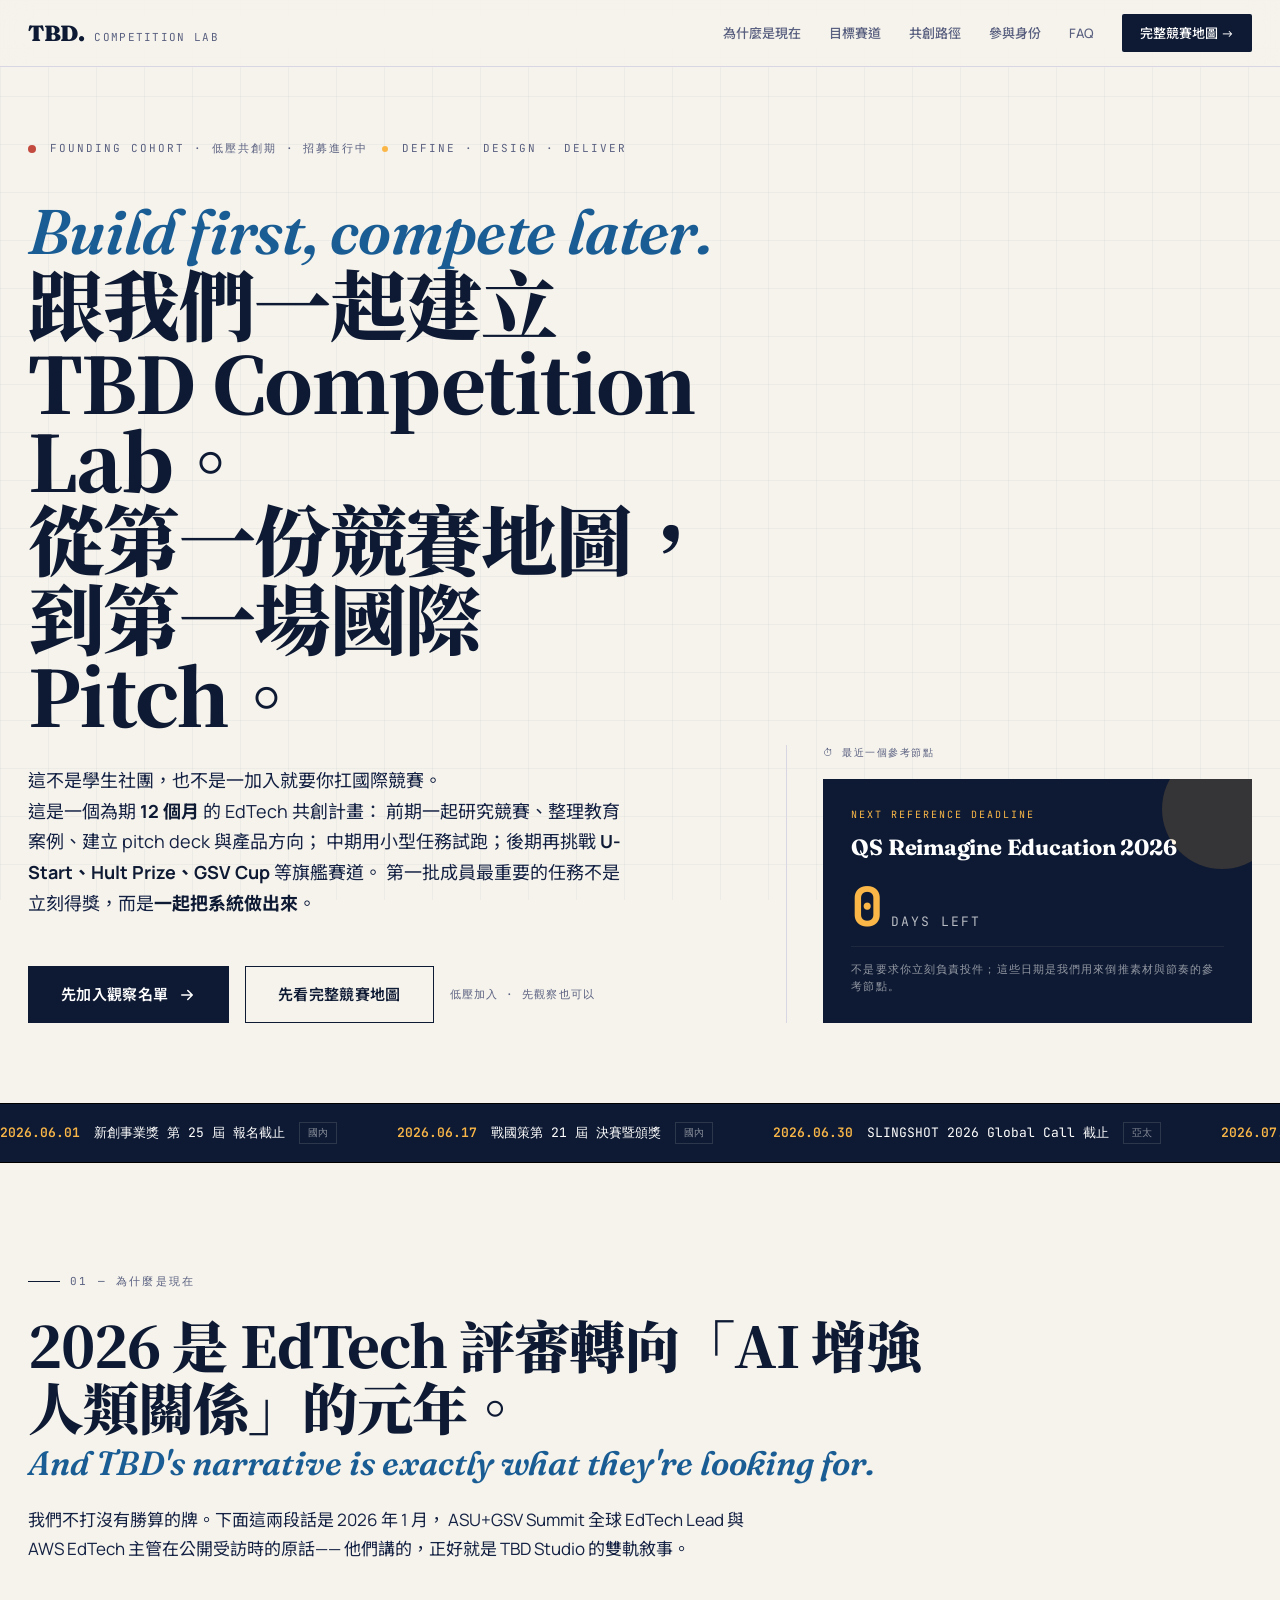
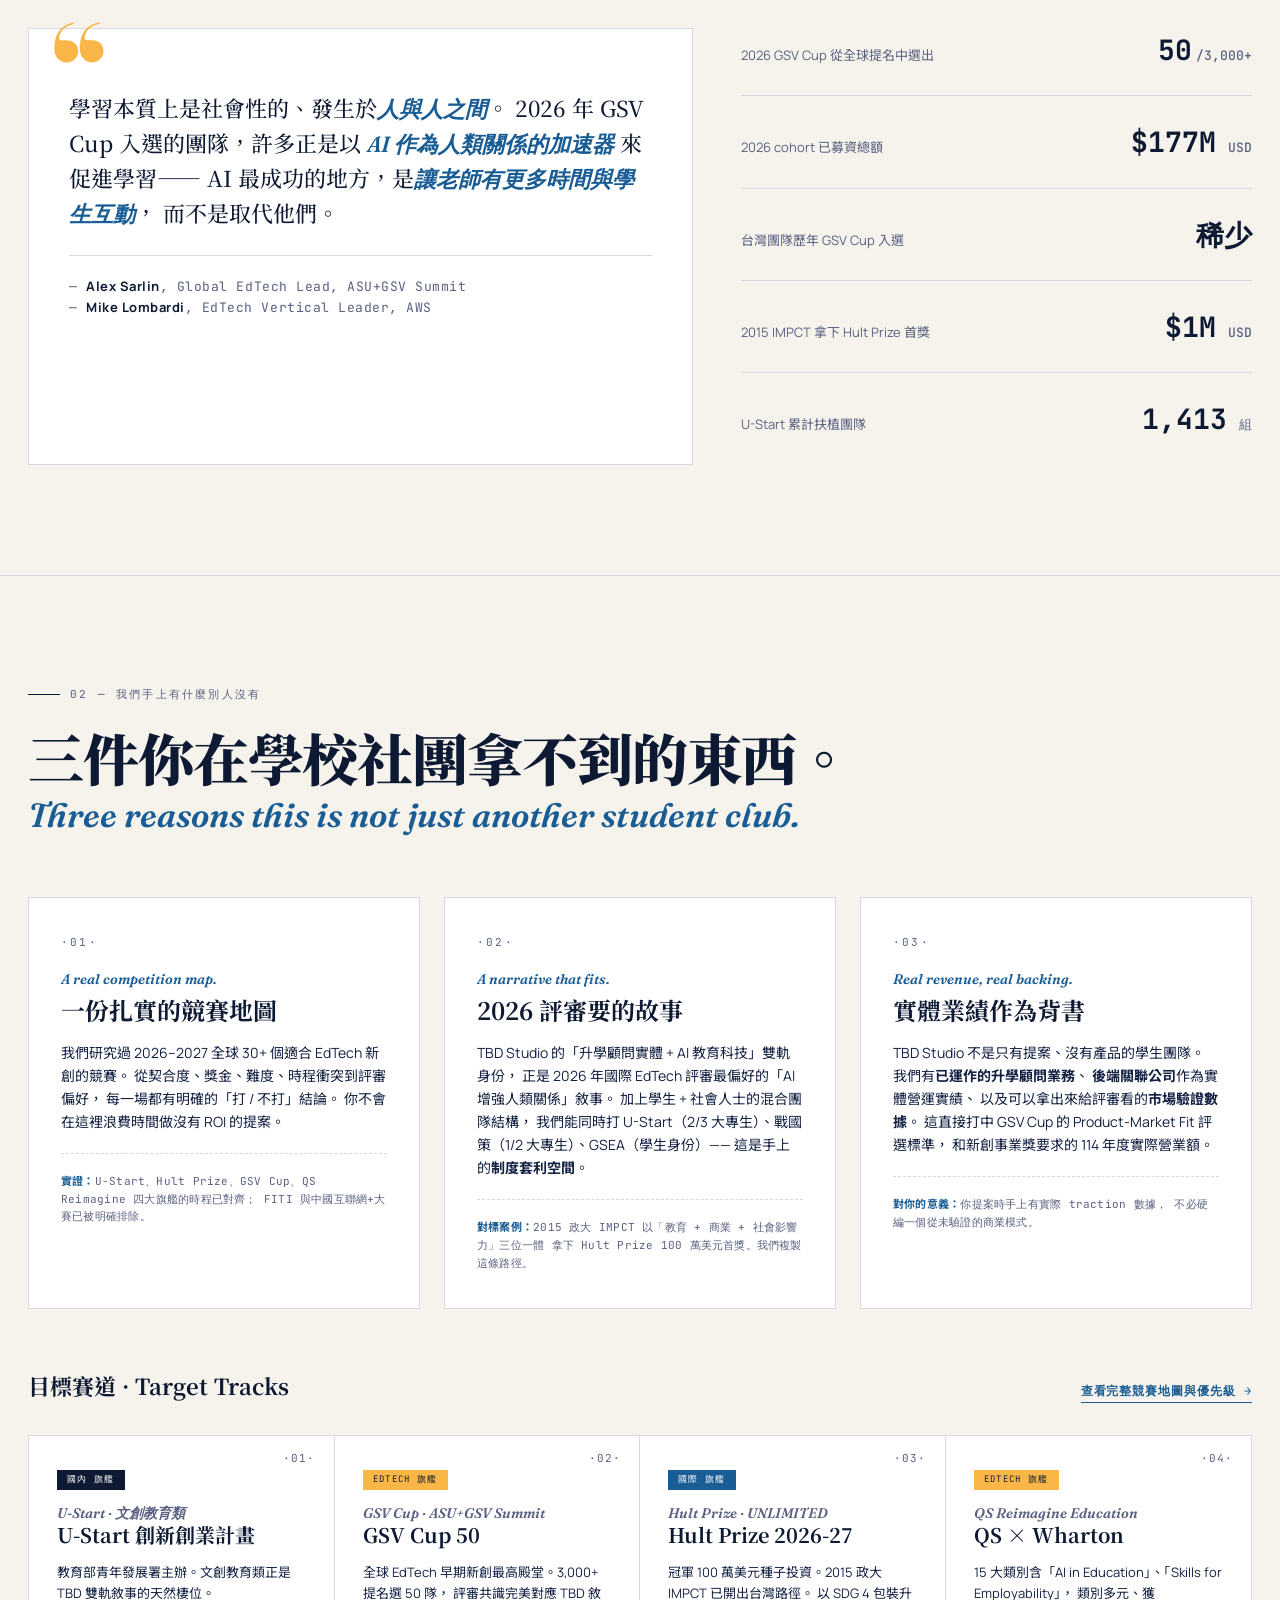
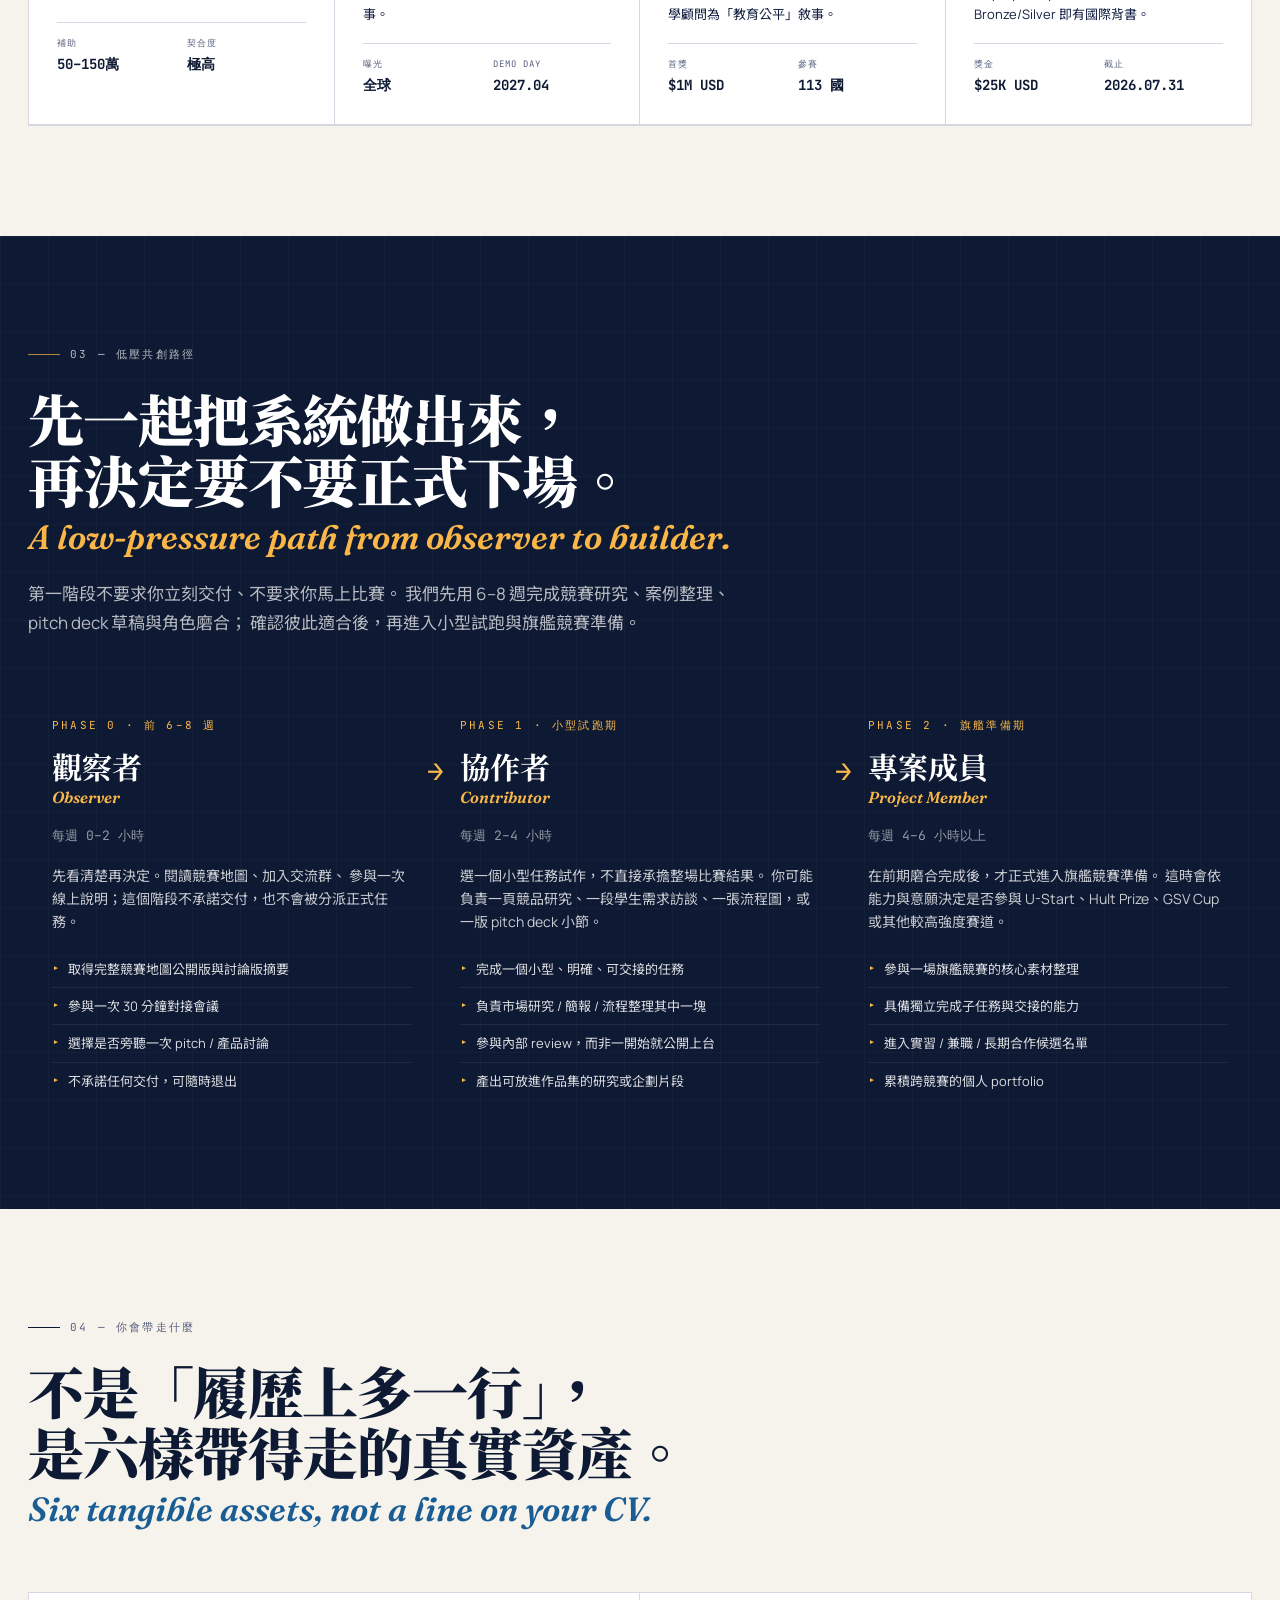
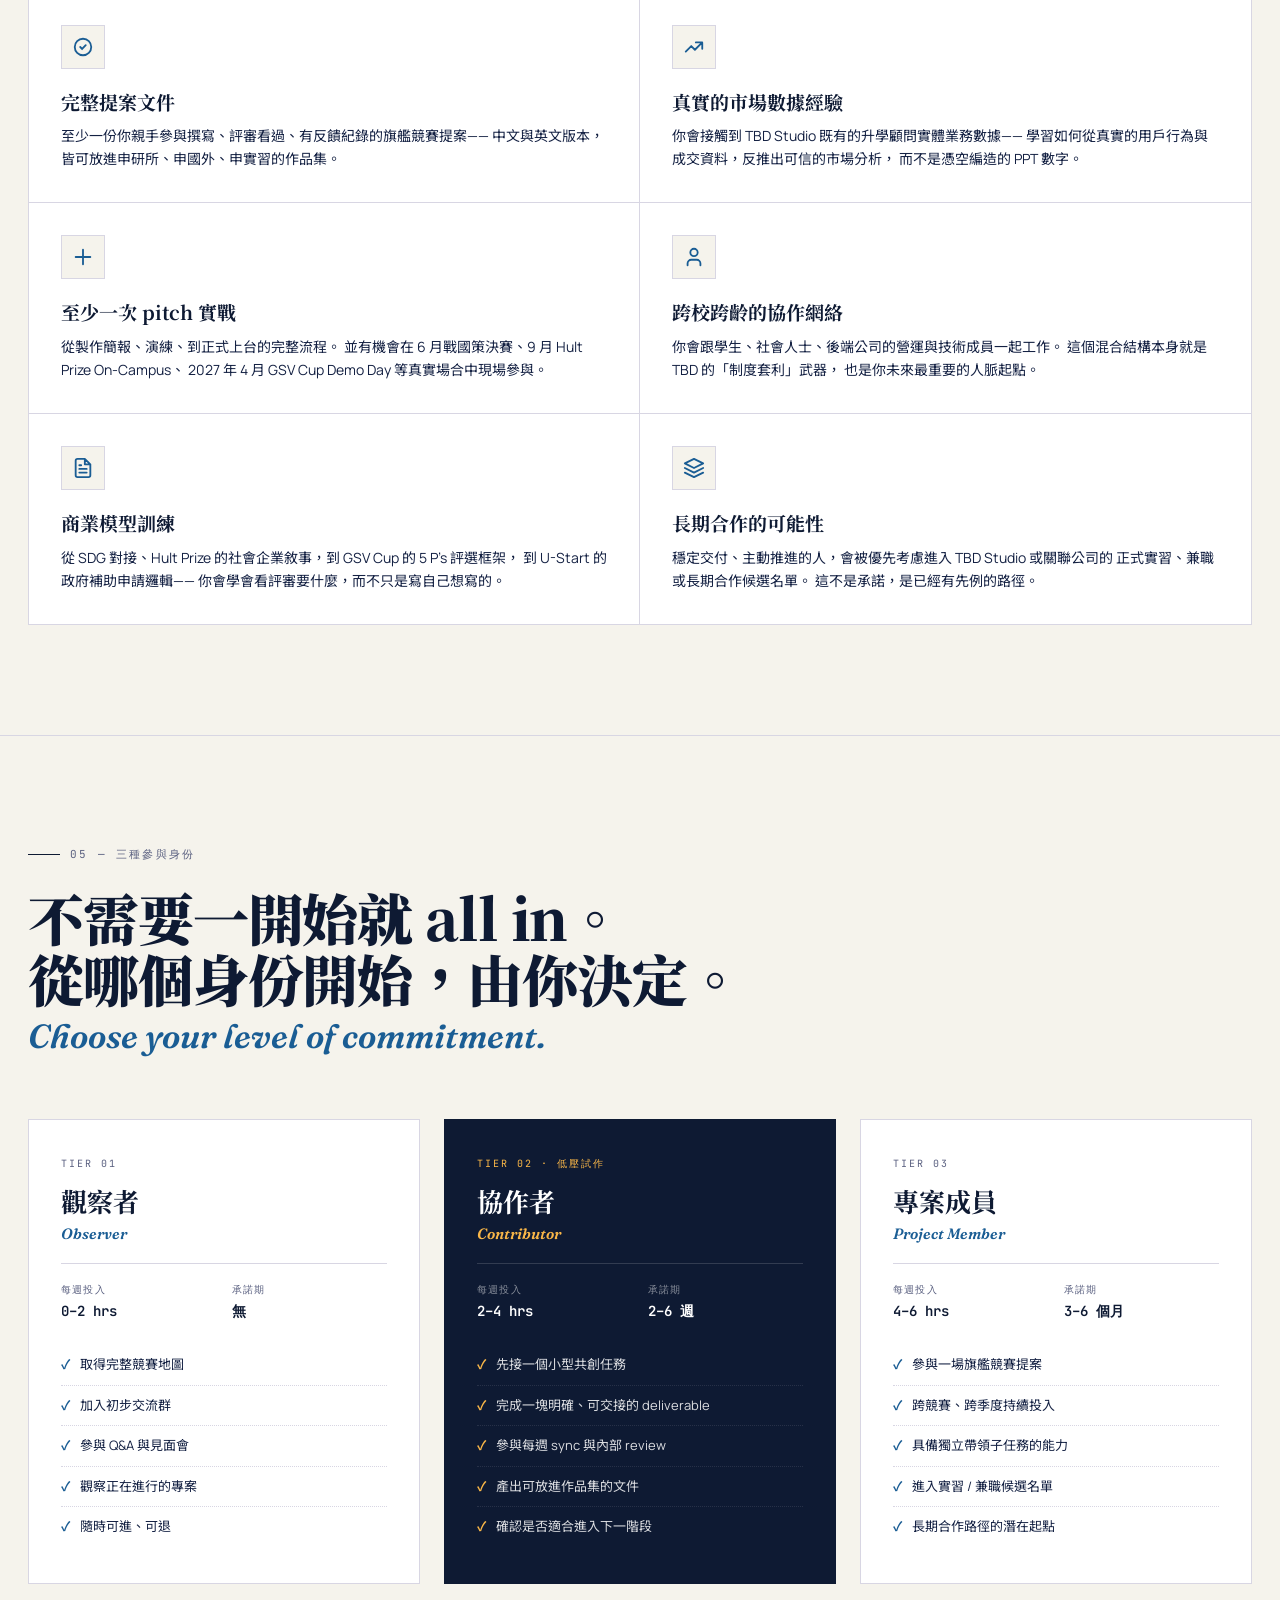
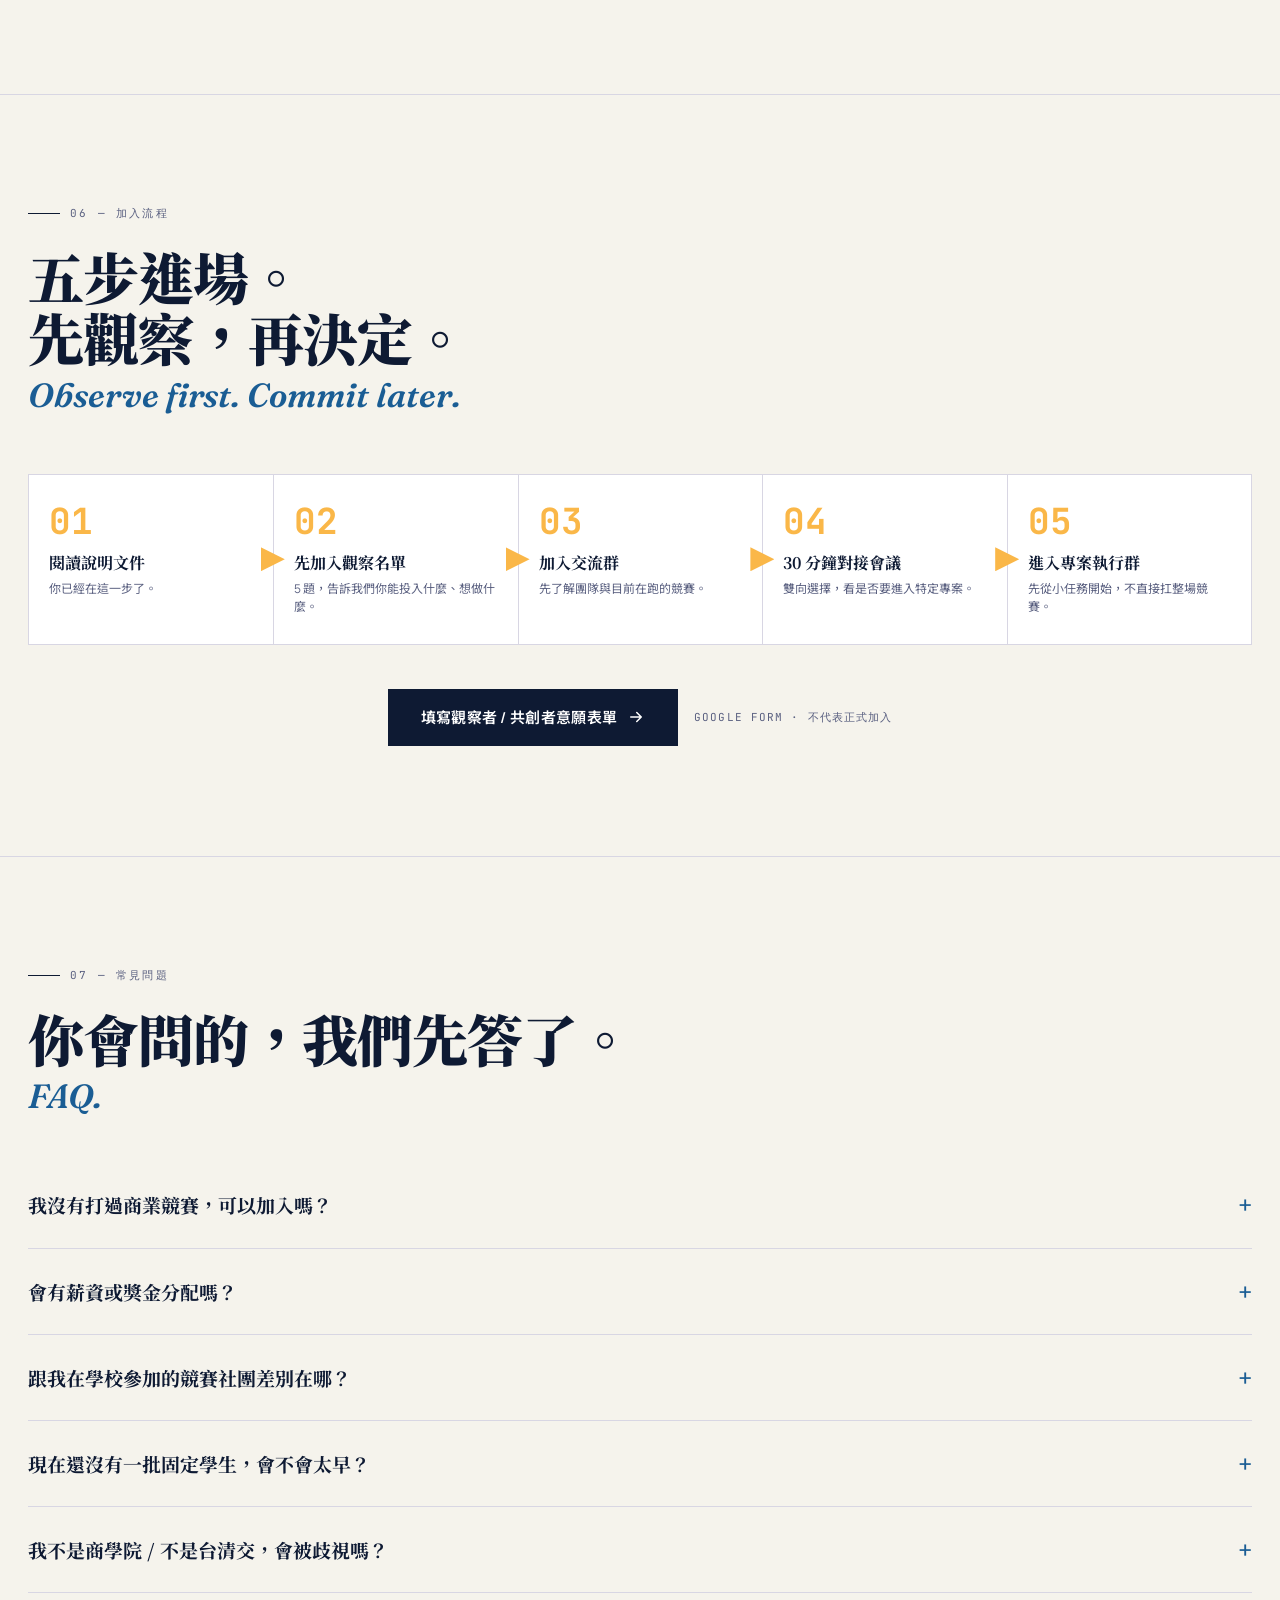
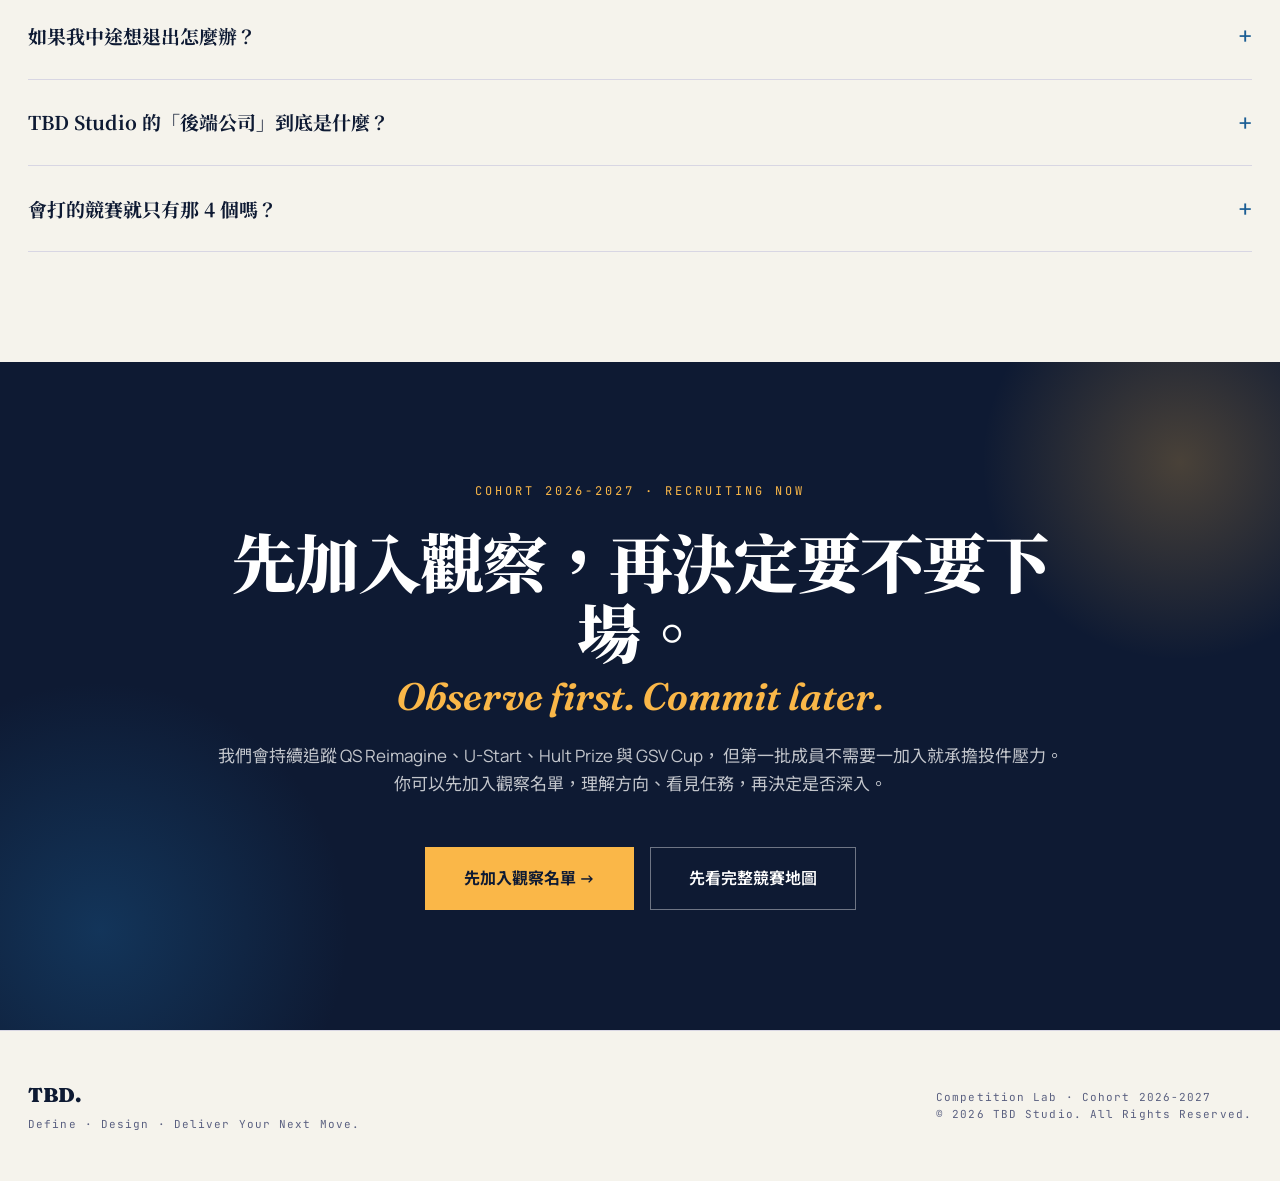
==== index.html @ e9b1ea70 "Launch TBD Competition Lab v1.0" ====
<!DOCTYPE html>
<html lang="zh-TW">
<head>
<meta charset="UTF-8">
<meta name="viewport" content="width=device-width, initial-scale=1.0">
<title>TBD Studio｜Competition Lab 共創籌備計畫 — Define, Design, Deliver</title>
<link rel="preconnect" href="https://fonts.googleapis.com">
<link rel="preconnect" href="https://fonts.gstatic.com" crossorigin>
<link href="https://fonts.googleapis.com/css2?family=Fraunces:opsz,wght@9..144,400;9..144,500;9..144,600;9..144,700;9..144,900&family=Manrope:wght@300;400;500;600;700;800&family=JetBrains+Mono:wght@400;500;600;700&family=Noto+Serif+TC:wght@500;700;900&family=Noto+Sans+TC:wght@300;400;500;700&display=swap" rel="stylesheet">
<style>
:root{
  --ink:#0E1A33;
  --ink-soft:#142143;
  --mid:#5A6080;
  --line:#D8D6E3;
  --bg:#F5F3EC;       /* warm paper */
  --bg-card:#FFFFFF;
  --accent:#1A5D94;
  --accent-deep:#0F3F66;
  --yellow:#FAB748;
  --yellow-deep:#E69A1E;
  --red:#C24A3F;
  --green:#3F7A5A;
  --serif-en:'Fraunces',serif;
  --serif-tc:'Noto Serif TC',serif;
  --sans:'Manrope','Noto Sans TC',sans-serif;
  --mono:'JetBrains Mono',monospace;
}
*{margin:0;padding:0;box-sizing:border-box}
html{scroll-behavior:smooth}
body{
  font-family:var(--sans);
  background:var(--bg);
  color:var(--ink);
  line-height:1.55;
  -webkit-font-smoothing:antialiased;
  overflow-x:hidden;
}
a{color:inherit;text-decoration:none}
img{max-width:100%;display:block}

/* ============ GRID PAPER BG ============ */
.paper-grid{
  position:fixed;inset:0;z-index:0;pointer-events:none;
  background-image:
    linear-gradient(rgba(20,33,67,.035) 1px,transparent 1px),
    linear-gradient(90deg,rgba(20,33,67,.035) 1px,transparent 1px);
  background-size:48px 48px;
}

/* ============ NAV ============ */
.nav{
  position:fixed;top:0;left:0;right:0;z-index:100;
  background:rgba(245,243,236,.85);
  backdrop-filter:blur(14px) saturate(140%);
  border-bottom:1px solid var(--line);
}
.nav-inner{
  max-width:1320px;margin:0 auto;padding:14px 28px;
  display:flex;align-items:center;justify-content:space-between;
}
.brand{display:flex;align-items:baseline;gap:10px}
.brand-mark{
  font-family:var(--serif-en);font-weight:900;font-size:22px;
  color:var(--ink);letter-spacing:-.02em;
}
.brand-sub{
  font-family:var(--mono);font-size:11px;
  color:var(--mid);text-transform:uppercase;letter-spacing:.12em;
}
.nav-links{display:flex;gap:28px;align-items:center}
.nav-links a{
  font-size:13px;color:var(--mid);
  transition:color .2s;font-weight:500;
}
.nav-links a:hover{color:var(--ink)}
.nav-cta{
  background:var(--ink);color:#fff !important;
  padding:9px 18px;border-radius:2px;
  font-size:13px;font-weight:600;
  display:inline-flex;align-items:center;gap:6px;
}
.nav-cta:hover{background:var(--accent) !important;color:#fff !important}
@media (max-width:860px){
  .nav-links a:not(.nav-cta){display:none}
  .nav-inner{padding:12px 18px}
}

/* ============ HERO ============ */
.hero{
  position:relative;z-index:1;
  padding:140px 28px 80px;max-width:1320px;margin:0 auto;
}
.hero-meta{
  display:flex;align-items:center;gap:14px;margin-bottom:36px;
  font-family:var(--mono);font-size:11px;
  color:var(--mid);text-transform:uppercase;letter-spacing:.18em;
}
.hero-meta .dot{width:6px;height:6px;background:var(--yellow);border-radius:50%}
.hero-meta .pulse{
  width:8px;height:8px;background:var(--red);border-radius:50%;
  animation:pulse 1.8s ease-in-out infinite;
}
@keyframes pulse{
  0%,100%{opacity:1;transform:scale(1)}
  50%{opacity:.35;transform:scale(1.4)}
}
.hero-grid{
  display:grid;grid-template-columns:1.5fr 1fr;gap:60px;align-items:end;
}
@media (max-width:980px){
  .hero-grid{grid-template-columns:1fr;gap:40px}
  .hero{padding:120px 22px 60px}
}
.hero-title{
  font-family:var(--serif-tc);font-weight:900;
  font-size:clamp(38px,6vw,82px);
  line-height:1.02;letter-spacing:-.02em;
  color:var(--ink);
}
.hero-title .en{
  font-family:var(--serif-en);font-style:italic;
  font-weight:600;color:var(--accent);
  display:block;font-size:.82em;margin-top:6px;
  letter-spacing:-.01em;
}
.hero-title .strike{
  position:relative;display:inline-block;
  color:var(--mid);
}
.hero-title .strike::after{
  content:"";position:absolute;left:-4px;right:-4px;top:52%;
  height:3px;background:var(--red);
  transform:rotate(-3deg);
}
.hero-sub{
  margin-top:32px;max-width:600px;
  font-size:18px;line-height:1.7;color:var(--ink-soft);
  font-weight:400;
}
.hero-sub strong{color:var(--ink);font-weight:700}

.hero-side{
  border-left:1px solid var(--line);padding-left:36px;
}
@media (max-width:980px){
  .hero-side{border-left:none;border-top:1px solid var(--line);padding:30px 0 0}
}
.hero-stamp{
  font-family:var(--mono);font-size:10px;
  color:var(--mid);text-transform:uppercase;letter-spacing:.15em;
  margin-bottom:18px;
}
.countdown-card{
  background:var(--ink);color:#fff;
  padding:28px;position:relative;overflow:hidden;
}
.countdown-card::before{
  content:"";position:absolute;top:-30px;right:-30px;
  width:120px;height:120px;border-radius:50%;
  background:var(--yellow);opacity:.16;
}
.countdown-label{
  font-family:var(--mono);font-size:10px;
  color:var(--yellow);text-transform:uppercase;letter-spacing:.2em;
  margin-bottom:8px;
}
.countdown-comp{
  font-family:var(--serif-en);font-weight:700;font-size:22px;
  margin-bottom:16px;letter-spacing:-.01em;
}
.countdown-time{
  display:flex;align-items:baseline;gap:8px;margin-bottom:12px;
}
.countdown-num{
  font-family:var(--mono);font-weight:700;font-size:54px;
  color:var(--yellow);line-height:1;
}
.countdown-unit{
  font-family:var(--mono);font-size:13px;color:#fff;opacity:.7;
  text-transform:uppercase;letter-spacing:.15em;
}
.countdown-next{
  font-size:11px;color:#fff;opacity:.55;
  font-family:var(--mono);text-transform:uppercase;letter-spacing:.1em;
  padding-top:14px;border-top:1px solid rgba(255,255,255,.12);
}

.hero-ctas{
  margin-top:48px;display:flex;flex-wrap:wrap;gap:16px;align-items:center;
}
.btn-primary{
  background:var(--ink);color:#fff;
  padding:16px 32px;font-size:15px;font-weight:600;
  display:inline-flex;align-items:center;gap:10px;
  border:1px solid var(--ink);transition:all .25s;
  letter-spacing:.02em;
}
.btn-primary:hover{
  background:var(--yellow);color:var(--ink);border-color:var(--yellow);
  transform:translate(-2px,-2px);
  box-shadow:4px 4px 0 var(--ink);
}
.btn-secondary{
  background:transparent;color:var(--ink);
  padding:16px 32px;font-size:15px;font-weight:600;
  display:inline-flex;align-items:center;gap:10px;
  border:1px solid var(--ink);transition:all .25s;
  letter-spacing:.02em;
}
.btn-secondary:hover{
  background:var(--ink);color:#fff;
  transform:translate(-2px,-2px);
  box-shadow:4px 4px 0 var(--accent);
}
.btn-meta{
  font-family:var(--mono);font-size:11px;color:var(--mid);
  letter-spacing:.1em;text-transform:uppercase;
}

/* ============ TIMELINE TICKER ============ */
.ticker{
  position:relative;z-index:2;
  background:var(--ink);color:#fff;
  border-top:1px solid #000;border-bottom:1px solid #000;
  padding:18px 0;overflow:hidden;
}
.ticker-track{
  display:flex;gap:60px;animation:tickerScroll 60s linear infinite;
  white-space:nowrap;
}
@keyframes tickerScroll{
  0%{transform:translateX(0)}
  100%{transform:translateX(-50%)}
}
.ticker-item{
  display:inline-flex;align-items:center;gap:14px;
  font-family:var(--mono);font-size:13px;
}
.ticker-item .when{color:var(--yellow);font-weight:600}
.ticker-item .what{color:#fff}
.ticker-item .tag{
  font-size:10px;color:#fff;opacity:.5;
  padding:2px 8px;border:1px solid rgba(255,255,255,.25);
}

/* ============ SECTION FRAMING ============ */
.section{
  position:relative;z-index:1;
  padding:110px 28px;max-width:1320px;margin:0 auto;
}
@media (max-width:860px){.section{padding:80px 22px}}
.section-tag{
  font-family:var(--mono);font-size:11px;color:var(--mid);
  text-transform:uppercase;letter-spacing:.2em;
  display:flex;align-items:center;gap:10px;margin-bottom:24px;
}
.section-tag::before{
  content:"";width:32px;height:1px;background:var(--ink);
}
.section-title{
  font-family:var(--serif-tc);font-weight:900;
  font-size:clamp(32px,4.5vw,56px);
  line-height:1.1;letter-spacing:-.02em;color:var(--ink);
  max-width:900px;
}
.section-title .en{
  font-family:var(--serif-en);font-style:italic;
  font-weight:600;font-size:.6em;
  color:var(--accent);display:block;margin-top:8px;
  letter-spacing:0;
}
.section-lead{
  margin-top:24px;max-width:740px;
  font-size:17px;line-height:1.7;color:var(--ink-soft);
}

/* ============ WHY NOW ============ */
.why-now{
  margin-top:64px;
  display:grid;grid-template-columns:1.3fr 1fr;gap:48px;
}
@media (max-width:860px){.why-now{grid-template-columns:1fr;gap:32px}}
.quote-card{
  background:var(--bg-card);border:1px solid var(--line);
  padding:44px 40px;position:relative;
}
.quote-card::before{
  content:"\201C";position:absolute;top:-10px;left:24px;
  font-family:var(--serif-en);font-size:120px;color:var(--yellow);
  line-height:1;font-weight:900;
}
.quote-text{
  font-family:var(--serif-tc);font-size:22px;line-height:1.55;
  color:var(--ink);font-weight:500;
  position:relative;margin-top:18px;
}
.quote-text em{
  font-family:var(--serif-en);font-style:italic;
  color:var(--accent);font-weight:600;
}
.quote-attr{
  margin-top:24px;padding-top:20px;border-top:1px solid var(--line);
  font-size:13px;color:var(--mid);
  font-family:var(--mono);letter-spacing:.04em;
}
.quote-attr strong{color:var(--ink);font-weight:700;font-family:var(--sans)}

.stat-list{display:flex;flex-direction:column;gap:0}
.stat-row{
  padding:24px 0;border-bottom:1px solid var(--line);
  display:flex;justify-content:space-between;align-items:baseline;gap:20px;
}
.stat-row:first-child{padding-top:0}
.stat-row:last-child{border-bottom:none}
.stat-label{font-size:13px;color:var(--mid);max-width:60%;line-height:1.4}
.stat-value{
  font-family:var(--mono);font-weight:700;font-size:28px;
  color:var(--ink);white-space:nowrap;
}
.stat-value .unit{font-size:13px;color:var(--mid);margin-left:4px;font-weight:500}

/* ============ DIFFERENTIATORS / 3 ARMS ============ */
.arms{
  margin-top:64px;
  display:grid;grid-template-columns:repeat(3,1fr);gap:24px;
}
@media (max-width:860px){.arms{grid-template-columns:1fr}}
.arm{
  background:var(--bg-card);border:1px solid var(--line);
  padding:36px 32px;position:relative;
  transition:all .3s;
}
.arm:hover{
  transform:translate(-4px,-4px);
  box-shadow:8px 8px 0 var(--ink);
  border-color:var(--ink);
}
.arm-num{
  font-family:var(--mono);font-size:11px;
  color:var(--mid);letter-spacing:.2em;margin-bottom:18px;
}
.arm-title{
  font-family:var(--serif-tc);font-weight:700;font-size:24px;
  line-height:1.3;color:var(--ink);margin-bottom:16px;
}
.arm-title .en{
  font-family:var(--serif-en);font-style:italic;font-weight:600;
  font-size:14px;color:var(--accent);display:block;margin-bottom:6px;
  letter-spacing:0;
}
.arm-desc{font-size:14px;line-height:1.65;color:var(--ink-soft)}
.arm-evidence{
  margin-top:20px;padding-top:18px;border-top:1px dashed var(--line);
  font-family:var(--mono);font-size:11px;color:var(--mid);
  line-height:1.6;letter-spacing:.02em;
}
.arm-evidence strong{color:var(--accent);font-family:var(--sans);font-weight:700}

/* ============ FLAGSHIP COMPETITIONS ============ */
.flagships{margin-top:60px}
.flagships-head{
  display:flex;justify-content:space-between;align-items:flex-end;
  margin-bottom:32px;gap:24px;flex-wrap:wrap;
}
.flagships-head h3{
  font-family:var(--serif-tc);font-weight:700;font-size:22px;
  color:var(--ink);
}
.flagships-head a{
  font-family:var(--mono);font-size:12px;color:var(--accent);
  font-weight:600;letter-spacing:.08em;text-transform:uppercase;
  display:inline-flex;align-items:center;gap:6px;
  border-bottom:1px solid var(--accent);padding-bottom:2px;
}
.flagships-head a:hover{color:var(--ink);border-color:var(--ink)}

.flagship-grid{
  display:grid;grid-template-columns:repeat(4,1fr);gap:0;
  border:1px solid var(--line);
}
@media (max-width:980px){.flagship-grid{grid-template-columns:repeat(2,1fr)}}
@media (max-width:560px){.flagship-grid{grid-template-columns:1fr}}
.flag{
  padding:28px;border-right:1px solid var(--line);
  border-bottom:1px solid var(--line);
  background:var(--bg-card);
  position:relative;transition:background .25s;
}
.flag:hover{background:#FAF8F1}
.flag:last-child{border-right:none}
@media (max-width:980px){
  .flag:nth-child(2n){border-right:none}
  .flag:nth-child(odd){border-right:1px solid var(--line)}
}
@media (max-width:560px){
  .flag{border-right:none !important}
}
.flag-rank{
  position:absolute;top:14px;right:18px;
  font-family:var(--mono);font-size:11px;color:var(--mid);
  letter-spacing:.1em;
}
.flag-region{
  display:inline-block;padding:3px 10px;
  background:var(--ink);color:#fff;
  font-family:var(--mono);font-size:9px;letter-spacing:.15em;
  text-transform:uppercase;margin-bottom:14px;
}
.flag-region.intl{background:var(--accent)}
.flag-region.edtech{background:var(--yellow);color:var(--ink)}
.flag-name{
  font-family:var(--serif-tc);font-weight:700;font-size:20px;
  line-height:1.3;color:var(--ink);margin-bottom:6px;
}
.flag-name .en{
  font-family:var(--serif-en);font-weight:600;font-size:14px;
  color:var(--mid);display:block;letter-spacing:0;font-style:italic;
}
.flag-body{
  margin-top:14px;font-size:13px;line-height:1.6;color:var(--ink-soft);
}
.flag-stats{
  margin-top:18px;padding-top:14px;border-top:1px solid var(--line);
  display:flex;justify-content:space-between;gap:12px;
}
.flag-stat{flex:1}
.flag-stat-label{
  font-family:var(--mono);font-size:9px;color:var(--mid);
  letter-spacing:.12em;text-transform:uppercase;margin-bottom:3px;
}
.flag-stat-value{
  font-family:var(--mono);font-weight:700;font-size:14px;color:var(--ink);
}

/* ============ 12 MONTH PATH ============ */
.path-section{background:var(--ink);position:relative;overflow:hidden}
.path-section::before{
  content:"";position:absolute;inset:0;z-index:0;
  background-image:
    linear-gradient(rgba(255,255,255,.025) 1px,transparent 1px),
    linear-gradient(90deg,rgba(255,255,255,.025) 1px,transparent 1px);
  background-size:48px 48px;
}
.path-inner{
  position:relative;z-index:1;
  padding:110px 28px;max-width:1320px;margin:0 auto;color:#fff;
}
@media (max-width:860px){.path-inner{padding:80px 22px}}
.path-inner .section-tag{color:#fff;opacity:.7}
.path-inner .section-tag::before{background:var(--yellow)}
.path-inner .section-title{color:#fff}
.path-inner .section-title .en{color:var(--yellow)}
.path-inner .section-lead{color:rgba(255,255,255,.7)}

.path-track{
  margin-top:80px;position:relative;
  display:grid;grid-template-columns:repeat(3,1fr);gap:0;
}
@media (max-width:860px){
  .path-track{grid-template-columns:1fr;gap:32px}
}
.path-step{
  padding:0 24px;position:relative;
}
.path-step:not(:last-child)::after{
  content:"→";position:absolute;right:-8px;top:32px;
  font-family:var(--mono);font-size:28px;color:var(--yellow);
  font-weight:400;
}
@media (max-width:860px){.path-step:not(:last-child)::after{display:none}}
.path-step-month{
  font-family:var(--mono);font-size:11px;color:var(--yellow);
  letter-spacing:.2em;text-transform:uppercase;margin-bottom:14px;
}
.path-step-role{
  font-family:var(--serif-tc);font-weight:700;font-size:30px;
  color:#fff;margin-bottom:6px;line-height:1.2;
}
.path-step-role .en{
  font-family:var(--serif-en);font-weight:600;font-style:italic;
  font-size:16px;color:var(--yellow);display:block;margin-top:4px;
  letter-spacing:0;
}
.path-step-time{
  margin-top:18px;font-family:var(--mono);font-size:13px;
  color:rgba(255,255,255,.55);
}
.path-step-desc{
  margin-top:18px;font-size:14px;line-height:1.65;
  color:rgba(255,255,255,.78);
}
.path-step-list{
  margin-top:18px;list-style:none;
}
.path-step-list li{
  padding:8px 0;border-bottom:1px solid rgba(255,255,255,.08);
  font-size:13px;color:rgba(255,255,255,.85);
  display:flex;align-items:flex-start;gap:8px;
}
.path-step-list li:last-child{border-bottom:none}
.path-step-list li::before{
  content:"▸";color:var(--yellow);font-family:var(--mono);
  flex-shrink:0;
}

/* ============ TAKEAWAY ============ */
.takeaway-grid{
  margin-top:64px;
  display:grid;grid-template-columns:repeat(2,1fr);gap:0;
  border:1px solid var(--line);
}
@media (max-width:860px){.takeaway-grid{grid-template-columns:1fr}}
.takeaway{
  padding:32px;border-right:1px solid var(--line);
  border-bottom:1px solid var(--line);background:var(--bg-card);
}
.takeaway:nth-child(2n){border-right:none}
.takeaway:nth-last-child(-n+2){border-bottom:none}
@media (max-width:860px){
  .takeaway{border-right:none}
  .takeaway:nth-last-child(-n+2){border-bottom:1px solid var(--line)}
  .takeaway:last-child{border-bottom:none}
}
.takeaway-icon{
  width:44px;height:44px;background:var(--bg);
  display:flex;align-items:center;justify-content:center;
  margin-bottom:18px;border:1px solid var(--line);
}
.takeaway-icon svg{width:22px;height:22px}
.takeaway-title{
  font-family:var(--serif-tc);font-weight:700;font-size:19px;
  color:var(--ink);margin-bottom:8px;
}
.takeaway-desc{font-size:14px;line-height:1.65;color:var(--ink-soft)}

/* ============ ROLES ============ */
.roles{
  margin-top:64px;
  display:grid;grid-template-columns:repeat(3,1fr);gap:24px;
}
@media (max-width:860px){.roles{grid-template-columns:1fr}}
.role{
  border:1px solid var(--line);background:var(--bg-card);
  padding:36px 32px;position:relative;
}
.role.featured{
  background:var(--ink);color:#fff;border-color:var(--ink);
}
.role.featured .role-tag{color:var(--yellow)}
.role.featured .role-name{color:#fff}
.role.featured .role-meta{border-color:rgba(255,255,255,.15)}
.role.featured .role-meta-label{color:rgba(255,255,255,.5)}
.role.featured .role-meta-value{color:#fff}
.role.featured .role-list li{color:rgba(255,255,255,.85);border-color:rgba(255,255,255,.1)}
.role.featured .role-list li::before{color:var(--yellow)}

.role-tag{
  font-family:var(--mono);font-size:10px;color:var(--mid);
  letter-spacing:.2em;text-transform:uppercase;margin-bottom:10px;
}
.role-name{
  font-family:var(--serif-tc);font-weight:700;font-size:26px;
  color:var(--ink);margin-bottom:6px;
}
.role-name .en{
  font-family:var(--serif-en);font-style:italic;font-weight:600;
  font-size:15px;color:var(--accent);display:block;letter-spacing:0;
}
.role.featured .role-name .en{color:var(--yellow)}
.role-meta{
  margin-top:18px;padding-top:18px;border-top:1px solid var(--line);
  display:flex;justify-content:space-between;gap:16px;
}
.role-meta-item{flex:1}
.role-meta-label{
  font-family:var(--mono);font-size:10px;color:var(--mid);
  letter-spacing:.12em;text-transform:uppercase;margin-bottom:4px;
}
.role-meta-value{font-size:14px;font-weight:600;color:var(--ink);font-family:var(--mono)}
.role-list{
  margin-top:22px;list-style:none;
}
.role-list li{
  padding:10px 0;font-size:13px;color:var(--ink-soft);
  border-bottom:1px dotted var(--line);
  display:flex;align-items:flex-start;gap:10px;line-height:1.5;
}
.role-list li:last-child{border-bottom:none}
.role-list li::before{
  content:"✓";color:var(--accent);font-weight:700;flex-shrink:0;
}

/* ============ APPLY FLOW ============ */
.flow{
  margin-top:60px;
  display:grid;grid-template-columns:repeat(5,1fr);gap:0;
}
@media (max-width:980px){.flow{grid-template-columns:repeat(2,1fr);gap:1px;background:var(--line)}}
@media (max-width:560px){.flow{grid-template-columns:1fr}}
.flow-step{
  padding:28px 20px;background:var(--bg-card);
  border:1px solid var(--line);border-right:none;
  position:relative;
}
.flow-step:last-child{border-right:1px solid var(--line)}
@media (max-width:980px){
  .flow-step{border:none}
}
.flow-step::after{
  content:"";position:absolute;right:-12px;top:50%;
  transform:translateY(-50%);
  width:24px;height:24px;background:var(--yellow);
  clip-path:polygon(0 0,100% 50%,0 100%);
  z-index:2;
}
.flow-step:last-child::after{display:none}
@media (max-width:980px){.flow-step::after{display:none}}
.flow-num{
  font-family:var(--mono);font-weight:700;font-size:36px;
  color:var(--yellow);line-height:1;margin-bottom:14px;
}
.flow-title{
  font-family:var(--serif-tc);font-weight:700;font-size:16px;
  color:var(--ink);margin-bottom:6px;line-height:1.3;
}
.flow-desc{font-size:12px;line-height:1.5;color:var(--mid)}

/* ============ FAQ ============ */
.faq-list{margin-top:48px}
.faq{
  border-bottom:1px solid var(--line);padding:24px 0;
  cursor:pointer;transition:padding .25s;
}
.faq[open]{padding:24px 0 32px}
.faq summary{
  list-style:none;display:flex;justify-content:space-between;align-items:center;
  gap:24px;font-family:var(--serif-tc);font-weight:700;font-size:19px;
  color:var(--ink);
}
.faq summary::-webkit-details-marker{display:none}
.faq summary::after{
  content:"+";font-family:var(--mono);font-size:24px;color:var(--accent);
  font-weight:300;transition:transform .25s;flex-shrink:0;
}
.faq[open] summary::after{content:"−"}
.faq-body{
  margin-top:18px;font-size:15px;line-height:1.7;color:var(--ink-soft);
  max-width:820px;
}
.faq-body strong{color:var(--ink)}

/* ============ FINAL CTA ============ */
.final{
  background:var(--ink);color:#fff;
  padding:120px 28px;position:relative;overflow:hidden;
}
.final::before{
  content:"";position:absolute;top:-100px;right:-100px;
  width:400px;height:400px;border-radius:50%;
  background:radial-gradient(circle,rgba(250,183,72,.25) 0%,transparent 70%);
}
.final::after{
  content:"";position:absolute;bottom:-150px;left:-150px;
  width:500px;height:500px;border-radius:50%;
  background:radial-gradient(circle,rgba(26,93,148,.4) 0%,transparent 70%);
}
.final-inner{
  max-width:900px;margin:0 auto;text-align:center;position:relative;z-index:1;
}
.final-eyebrow{
  font-family:var(--mono);font-size:12px;color:var(--yellow);
  text-transform:uppercase;letter-spacing:.25em;margin-bottom:24px;
}
.final-title{
  font-family:var(--serif-tc);font-weight:900;
  font-size:clamp(36px,5vw,64px);line-height:1.1;
  letter-spacing:-.02em;
}
.final-title .en{
  font-family:var(--serif-en);font-style:italic;font-weight:600;
  font-size:.6em;color:var(--yellow);display:block;margin-top:10px;
  letter-spacing:0;
}
.final-sub{
  margin-top:24px;font-size:17px;line-height:1.7;
  color:rgba(255,255,255,.75);
}
.final-ctas{
  margin-top:48px;display:flex;flex-wrap:wrap;gap:16px;justify-content:center;
}
.btn-yellow{
  background:var(--yellow);color:var(--ink);
  padding:18px 38px;font-size:16px;font-weight:700;
  display:inline-flex;align-items:center;gap:10px;
  border:1px solid var(--yellow);transition:all .25s;
}
.btn-yellow:hover{
  transform:translate(-2px,-2px);
  box-shadow:4px 4px 0 #fff;
}
.btn-outline{
  background:transparent;color:#fff;
  padding:18px 38px;font-size:16px;font-weight:600;
  display:inline-flex;align-items:center;gap:10px;
  border:1px solid rgba(255,255,255,.4);transition:all .25s;
}
.btn-outline:hover{background:rgba(255,255,255,.08);border-color:#fff}

/* ============ FOOTER ============ */
footer{
  background:var(--bg);padding:48px 28px;
  border-top:1px solid var(--line);
  position:relative;z-index:1;
}
.foot-inner{
  max-width:1320px;margin:0 auto;
  display:flex;justify-content:space-between;align-items:center;gap:24px;
  flex-wrap:wrap;
}
.foot-brand{
  font-family:var(--serif-en);font-weight:900;font-size:20px;
  color:var(--ink);
}
.foot-meta{
  font-family:var(--mono);font-size:11px;color:var(--mid);
  letter-spacing:.1em;
}

/* ============ HERO ENTRANCE ANIM ============ */
.fade-up{
  opacity:0;transform:translateY(20px);
  animation:fadeUp .9s cubic-bezier(.2,.7,.2,1) forwards;
}
.delay-1{animation-delay:.08s}
.delay-2{animation-delay:.18s}
.delay-3{animation-delay:.32s}
.delay-4{animation-delay:.48s}
.delay-5{animation-delay:.64s}
@keyframes fadeUp{to{opacity:1;transform:translateY(0)}}

/* ============ DIVIDER ============ */
.divider{
  max-width:1320px;margin:0 auto;
  border-top:1px solid var(--line);
  position:relative;z-index:1;
}
</style>
</head>
<body>

<div class="paper-grid"></div>

<!-- NAV -->
<nav class="nav">
  <div class="nav-inner">
    <div class="brand">
      <span class="brand-mark">TBD.</span>
      <span class="brand-sub">Competition Lab</span>
    </div>
    <div class="nav-links">
      <a href="#why">為什麼是現在</a>
      <a href="#flagships">目標賽道</a>
      <a href="#path">共創路徑</a>
      <a href="#roles">參與身份</a>
      <a href="#faq">FAQ</a>
      <a href="competitions.html" class="nav-cta">完整競賽地圖 →</a>
    </div>
  </div>
</nav>

<!-- HERO -->
<section class="hero">
  <div class="hero-meta fade-up">
    <span class="pulse"></span>
    <span>Founding Cohort · 低壓共創期 · 招募進行中</span>
    <span class="dot"></span>
    <span>Define · Design · Deliver</span>
  </div>

  <div class="hero-grid">
    <div>
      <h1 class="hero-title fade-up delay-1">
        <span class="en">Build first, compete later.</span>
        跟我們一起建立<br>
        TBD Competition Lab。<br>
        從第一份競賽地圖，到第一場國際 Pitch。
      </h1>
      <p class="hero-sub fade-up delay-2">
        這不是<span class="strike">學生社團</span>，也不是一加入就要你扛國際競賽。<br>
        這是一個為期 <strong>12 個月</strong> 的 EdTech 共創計畫：
        前期一起研究競賽、整理教育案例、建立 pitch deck 與產品方向；
        中期用小型任務試跑；後期再挑戰 <strong>U-Start、Hult Prize、GSV Cup</strong> 等旗艦賽道。
        第一批成員最重要的任務不是立刻得獎，而是<strong>一起把系統做出來</strong>。
      </p>

      <div class="hero-ctas fade-up delay-3">
        <a href="https://docs.google.com/forms/d/e/1FAIpQLScfdTZaaTeXPj12r5p8cHxm_WJCHyrR_CUw9lmL5AUd4CcR_A/viewform" target="_blank" rel="noopener" class="btn-primary">
          先加入觀察名單
          <svg width="18" height="18" viewBox="0 0 24 24" fill="none"><path d="M5 12h14m-6-6 6 6-6 6" stroke="currentColor" stroke-width="2" stroke-linecap="round" stroke-linejoin="round"/></svg>
        </a>
        <a href="competitions.html" class="btn-secondary">
          先看完整競賽地圖
        </a>
        <span class="btn-meta">低壓加入 · 先觀察也可以</span>
      </div>
    </div>

    <aside class="hero-side fade-up delay-4">
      <div class="hero-stamp">⏱ 最近一個參考節點</div>
      <div class="countdown-card">
        <div class="countdown-label">Next Reference Deadline</div>
        <div class="countdown-comp">QS Reimagine Education 2026</div>
        <div class="countdown-time">
          <span class="countdown-num" id="cdNum">71</span>
          <span class="countdown-unit">Days Left</span>
        </div>
        <div class="countdown-next">
          不是要求你立刻負責投件；這些日期是我們用來倒推素材與節奏的參考節點。
        </div>
      </div>
    </aside>
  </div>
</section>

<!-- TICKER -->
<div class="ticker">
  <div class="ticker-track">
    <span class="ticker-item"><span class="when">2026.06.01</span><span class="what">新創事業獎 第 25 屆 報名截止</span><span class="tag">國內</span></span>
    <span class="ticker-item"><span class="when">2026.06.17</span><span class="what">戰國策第 21 屆 決賽暨頒獎</span><span class="tag">國內</span></span>
    <span class="ticker-item"><span class="when">2026.06.30</span><span class="what">SLINGSHOT 2026 Global Call 截止</span><span class="tag">亞太</span></span>
    <span class="ticker-item"><span class="when">2026.07.31</span><span class="what">QS Reimagine Education 投件截止</span><span class="tag">EdTech</span></span>
    <span class="ticker-item"><span class="when">2026.08.14</span><span class="what">K-Startup Grand Challenge 國際學生軌</span><span class="tag">亞太</span></span>
    <span class="ticker-item"><span class="when">2026.09–11</span><span class="what">Hult Prize 2026-27 On-Campus 開戰</span><span class="tag">國際</span></span>
    <span class="ticker-item"><span class="when">2027.02</span><span class="what">U-Start 116 年度 文創教育類</span><span class="tag">國內旗艦</span></span>
    <span class="ticker-item"><span class="when">2027.04.12</span><span class="what">ASU+GSV Summit / GSV Cup Demo Day</span><span class="tag">EdTech 旗艦</span></span>
    <!-- duplicate for seamless loop -->
    <span class="ticker-item"><span class="when">2026.06.01</span><span class="what">新創事業獎 第 25 屆 報名截止</span><span class="tag">國內</span></span>
    <span class="ticker-item"><span class="when">2026.06.17</span><span class="what">戰國策第 21 屆 決賽暨頒獎</span><span class="tag">國內</span></span>
    <span class="ticker-item"><span class="when">2026.06.30</span><span class="what">SLINGSHOT 2026 Global Call 截止</span><span class="tag">亞太</span></span>
    <span class="ticker-item"><span class="when">2026.07.31</span><span class="what">QS Reimagine Education 投件截止</span><span class="tag">EdTech</span></span>
    <span class="ticker-item"><span class="when">2026.08.14</span><span class="what">K-Startup Grand Challenge 國際學生軌</span><span class="tag">亞太</span></span>
    <span class="ticker-item"><span class="when">2026.09–11</span><span class="what">Hult Prize 2026-27 On-Campus 開戰</span><span class="tag">國際</span></span>
    <span class="ticker-item"><span class="when">2027.02</span><span class="what">U-Start 116 年度 文創教育類</span><span class="tag">國內旗艦</span></span>
    <span class="ticker-item"><span class="when">2027.04.12</span><span class="what">ASU+GSV Summit / GSV Cup Demo Day</span><span class="tag">EdTech 旗艦</span></span>
  </div>
</div>

<!-- WHY NOW -->
<section id="why" class="section">
  <div class="section-tag">01 — 為什麼是現在</div>
  <h2 class="section-title">
    2026 是 EdTech 評審轉向「AI 增強人類關係」的元年。
    <span class="en">And TBD's narrative is exactly what they're looking for.</span>
  </h2>
  <p class="section-lead">
    我們不打沒有勝算的牌。下面這兩段話是 2026 年 1 月，
    ASU+GSV Summit 全球 EdTech Lead 與 AWS EdTech 主管在公開受訪時的原話——
    他們講的，正好就是 TBD Studio 的雙軌敘事。
  </p>

  <div class="why-now">
    <div class="quote-card">
      <p class="quote-text">
        學習本質上是社會性的、發生於<em>人與人之間</em>。
        2026 年 GSV Cup 入選的團隊，許多正是以 <em>AI 作為人類關係的加速器</em> 來促進學習——
        AI 最成功的地方，是<em>讓老師有更多時間與學生互動</em>，
        而不是取代他們。
      </p>
      <div class="quote-attr">
        — <strong>Alex Sarlin</strong>, Global EdTech Lead, ASU+GSV Summit<br>
        — <strong>Mike Lombardi</strong>, EdTech Vertical Leader, AWS
      </div>
    </div>

    <div class="stat-list">
      <div class="stat-row">
        <span class="stat-label">2026 GSV Cup 從全球提名中選出</span>
        <span class="stat-value">50<span class="unit">/3,000+</span></span>
      </div>
      <div class="stat-row">
        <span class="stat-label">2026 cohort 已募資總額</span>
        <span class="stat-value">$177M<span class="unit"> USD</span></span>
      </div>
      <div class="stat-row">
        <span class="stat-label">台灣團隊歷年 GSV Cup 入選</span>
        <span class="stat-value">稀少</span>
      </div>
      <div class="stat-row">
        <span class="stat-label">2015 IMPCT 拿下 Hult Prize 首獎</span>
        <span class="stat-value">$1M<span class="unit"> USD</span></span>
      </div>
      <div class="stat-row">
        <span class="stat-label">U-Start 累計扶植團隊</span>
        <span class="stat-value">1,413<span class="unit"> 組</span></span>
      </div>
    </div>
  </div>
</section>

<div class="divider"></div>

<!-- 3 ARMS / DIFFERENTIATORS -->
<section class="section">
  <div class="section-tag">02 — 我們手上有什麼別人沒有</div>
  <h2 class="section-title">
    三件你在學校社團拿不到的東西。
    <span class="en">Three reasons this is not just another student club.</span>
  </h2>

  <div class="arms">
    <div class="arm">
      <div class="arm-num">·01·</div>
      <h3 class="arm-title">
        <span class="en">A real competition map.</span>
        一份扎實的競賽地圖
      </h3>
      <p class="arm-desc">
        我們研究過 2026–2027 全球 30+ 個適合 EdTech 新創的競賽。
        從契合度、獎金、難度、時程衝突到評審偏好，
        每一場都有明確的「打 / 不打」結論。
        你不會在這裡浪費時間做沒有 ROI 的提案。
      </p>
      <div class="arm-evidence">
        <strong>實證：</strong>U-Start、Hult Prize、GSV Cup、QS Reimagine 四大旗艦的時程已對齊；
        FITI 與中國互聯網+大賽已被明確排除。
      </div>
    </div>

    <div class="arm">
      <div class="arm-num">·02·</div>
      <h3 class="arm-title">
        <span class="en">A narrative that fits.</span>
        2026 評審要的故事
      </h3>
      <p class="arm-desc">
        TBD Studio 的「升學顧問實體 + AI 教育科技」雙軌身份，
        正是 2026 年國際 EdTech 評審最偏好的「AI 增強人類關係」敘事。
        加上學生 + 社會人士的混合團隊結構，
        我們能同時打 U-Start（2/3 大專生）、戰國策（1/2 大專生）、GSEA（學生身份）——
        這是手上的<strong>制度套利空間</strong>。
      </p>
      <div class="arm-evidence">
        <strong>對標案例：</strong>2015 政大 IMPCT 以「教育 + 商業 + 社會影響力」三位一體
        拿下 Hult Prize 100 萬美元首獎。我們複製這條路徑。
      </div>
    </div>

    <div class="arm">
      <div class="arm-num">·03·</div>
      <h3 class="arm-title">
        <span class="en">Real revenue, real backing.</span>
        實體業績作為背書
      </h3>
      <p class="arm-desc">
        TBD Studio 不是只有提案、沒有產品的學生團隊。
        我們有<strong>已運作的升學顧問業務</strong>、
        <strong>後端關聯公司</strong>作為實體營運實績、
        以及可以拿出來給評審看的<strong>市場驗證數據</strong>。
        這直接打中 GSV Cup 的 Product-Market Fit 評選標準，
        和新創事業獎要求的 114 年度實際營業額。
      </p>
      <div class="arm-evidence">
        <strong>對你的意義：</strong>你提案時手上有實際 traction 數據，
        不必硬編一個從未驗證的商業模式。
      </div>
    </div>
  </div>

  <!-- FLAGSHIP PREVIEW -->
  <div class="flagships">
    <div class="flagships-head">
      <h3>目標賽道 · Target Tracks</h3>
      <a href="competitions.html">查看完整競賽地圖與優先級 →</a>
    </div>
    <div class="flagship-grid">
      <div class="flag">
        <span class="flag-rank">·01·</span>
        <span class="flag-region">國內 旗艦</span>
        <h4 class="flag-name">
          <span class="en">U-Start · 文創教育類</span>
          U-Start 創新創業計畫
        </h4>
        <p class="flag-body">
          教育部青年發展署主辦。文創教育類正是 TBD 雙軌敘事的天然棲位。
        </p>
        <div class="flag-stats">
          <div class="flag-stat">
            <div class="flag-stat-label">補助</div>
            <div class="flag-stat-value">50–150萬</div>
          </div>
          <div class="flag-stat">
            <div class="flag-stat-label">契合度</div>
            <div class="flag-stat-value">極高</div>
          </div>
        </div>
      </div>

      <div class="flag">
        <span class="flag-rank">·02·</span>
        <span class="flag-region edtech">EdTech 旗艦</span>
        <h4 class="flag-name">
          <span class="en">GSV Cup · ASU+GSV Summit</span>
          GSV Cup 50
        </h4>
        <p class="flag-body">
          全球 EdTech 早期新創最高殿堂。3,000+ 提名選 50 隊，
          評審共識完美對應 TBD 敘事。
        </p>
        <div class="flag-stats">
          <div class="flag-stat">
            <div class="flag-stat-label">曝光</div>
            <div class="flag-stat-value">全球</div>
          </div>
          <div class="flag-stat">
            <div class="flag-stat-label">Demo Day</div>
            <div class="flag-stat-value">2027.04</div>
          </div>
        </div>
      </div>

      <div class="flag">
        <span class="flag-rank">·03·</span>
        <span class="flag-region intl">國際 旗艦</span>
        <h4 class="flag-name">
          <span class="en">Hult Prize · UNLIMITED</span>
          Hult Prize 2026-27
        </h4>
        <p class="flag-body">
          冠軍 100 萬美元種子投資。2015 政大 IMPCT 已開出台灣路徑。
          以 SDG 4 包裝升學顧問為「教育公平」敘事。
        </p>
        <div class="flag-stats">
          <div class="flag-stat">
            <div class="flag-stat-label">首獎</div>
            <div class="flag-stat-value">$1M USD</div>
          </div>
          <div class="flag-stat">
            <div class="flag-stat-label">參賽</div>
            <div class="flag-stat-value">113 國</div>
          </div>
        </div>
      </div>

      <div class="flag">
        <span class="flag-rank">·04·</span>
        <span class="flag-region edtech">EdTech 旗艦</span>
        <h4 class="flag-name">
          <span class="en">QS Reimagine Education</span>
          QS × Wharton
        </h4>
        <p class="flag-body">
          15 大類別含「AI in Education」、「Skills for Employability」，
          類別多元、獲 Bronze/Silver 即有國際背書。
        </p>
        <div class="flag-stats">
          <div class="flag-stat">
            <div class="flag-stat-label">獎金</div>
            <div class="flag-stat-value">$25K USD</div>
          </div>
          <div class="flag-stat">
            <div class="flag-stat-label">截止</div>
            <div class="flag-stat-value">2026.07.31</div>
          </div>
        </div>
      </div>
    </div>
  </div>
</section>

<!-- 12 MONTH PATH -->
<section id="path" class="path-section">
  <div class="path-inner">
    <div class="section-tag">03 — 低壓共創路徑</div>
    <h2 class="section-title">
      先一起把系統做出來，<br>
      再決定要不要正式下場。
      <span class="en">A low-pressure path from observer to builder.</span>
    </h2>
    <p class="section-lead">
      第一階段不要求你立刻交付、不要求你馬上比賽。
      我們先用 6–8 週完成競賽研究、案例整理、pitch deck 草稿與角色磨合；
      確認彼此適合後，再進入小型試跑與旗艦競賽準備。
    </p>

    <div class="path-track">
      <div class="path-step">
        <div class="path-step-month">Phase 0 · 前 6–8 週</div>
        <h3 class="path-step-role">
          觀察者
          <span class="en">Observer</span>
        </h3>
        <div class="path-step-time">每週 0–2 小時</div>
        <p class="path-step-desc">
          先看清楚再決定。閱讀競賽地圖、加入交流群、
          參與一次線上說明；這個階段不承諾交付，也不會被分派正式任務。
        </p>
        <ul class="path-step-list">
          <li>取得完整競賽地圖公開版與討論版摘要</li>
          <li>參與一次 30 分鐘對接會議</li>
          <li>選擇是否旁聽一次 pitch / 產品討論</li>
          <li>不承諾任何交付，可隨時退出</li>
        </ul>
      </div>

      <div class="path-step">
        <div class="path-step-month">Phase 1 · 小型試跑期</div>
        <h3 class="path-step-role">
          協作者
          <span class="en">Contributor</span>
        </h3>
        <div class="path-step-time">每週 2–4 小時</div>
        <p class="path-step-desc">
          選一個小型任務試作，不直接承擔整場比賽結果。
          你可能負責一頁競品研究、一段學生需求訪談、一張流程圖，或一版 pitch deck 小節。
        </p>
        <ul class="path-step-list">
          <li>完成一個小型、明確、可交接的任務</li>
          <li>負責市場研究 / 簡報 / 流程整理其中一塊</li>
          <li>參與內部 review，而非一開始就公開上台</li>
          <li>產出可放進作品集的研究或企劃片段</li>
        </ul>
      </div>

      <div class="path-step">
        <div class="path-step-month">Phase 2 · 旗艦準備期</div>
        <h3 class="path-step-role">
          專案成員
          <span class="en">Project Member</span>
        </h3>
        <div class="path-step-time">每週 4–6 小時以上</div>
        <p class="path-step-desc">
          在前期磨合完成後，才正式進入旗艦競賽準備。
          這時會依能力與意願決定是否參與 U-Start、Hult Prize、GSV Cup 或其他較高強度賽道。
        </p>
        <ul class="path-step-list">
          <li>參與一場旗艦競賽的核心素材整理</li>
          <li>具備獨立完成子任務與交接的能力</li>
          <li>進入實習 / 兼職 / 長期合作候選名單</li>
          <li>累積跨競賽的個人 portfolio</li>
        </ul>
      </div>
    </div>
  </div>
</section>

<!-- TAKEAWAY -->
<section class="section">
  <div class="section-tag">04 — 你會帶走什麼</div>
  <h2 class="section-title">
    不是「履歷上多一行」，<br>
    是六樣帶得走的真實資產。
    <span class="en">Six tangible assets, not a line on your CV.</span>
  </h2>

  <div class="takeaway-grid">
    <div class="takeaway">
      <div class="takeaway-icon"><svg viewBox="0 0 24 24" fill="none"><path d="M9 12l2 2 4-4m6 2a9 9 0 11-18 0 9 9 0 0118 0z" stroke="#1A5D94" stroke-width="2" stroke-linecap="round"/></svg></div>
      <h4 class="takeaway-title">完整提案文件</h4>
      <p class="takeaway-desc">
        至少一份你親手參與撰寫、評審看過、有反饋紀錄的旗艦競賽提案——
        中文與英文版本，皆可放進申研所、申國外、申實習的作品集。
      </p>
    </div>

    <div class="takeaway">
      <div class="takeaway-icon"><svg viewBox="0 0 24 24" fill="none"><path d="M3 17l6-6 4 4 8-8M21 14V7h-7" stroke="#1A5D94" stroke-width="2" stroke-linecap="round" stroke-linejoin="round"/></svg></div>
      <h4 class="takeaway-title">真實的市場數據經驗</h4>
      <p class="takeaway-desc">
        你會接觸到 TBD Studio 既有的升學顧問實體業務數據——
        學習如何從真實的用戶行為與成交資料，反推出可信的市場分析，
        而不是憑空編造的 PPT 數字。
      </p>
    </div>

    <div class="takeaway">
      <div class="takeaway-icon"><svg viewBox="0 0 24 24" fill="none"><path d="M12 4v16m8-8H4" stroke="#1A5D94" stroke-width="2" stroke-linecap="round"/></svg></div>
      <h4 class="takeaway-title">至少一次 pitch 實戰</h4>
      <p class="takeaway-desc">
        從製作簡報、演練、到正式上台的完整流程。
        並有機會在 6 月戰國策決賽、9 月 Hult Prize On-Campus、
        2027 年 4 月 GSV Cup Demo Day 等真實場合中現場參與。
      </p>
    </div>

    <div class="takeaway">
      <div class="takeaway-icon"><svg viewBox="0 0 24 24" fill="none"><circle cx="12" cy="7" r="4" stroke="#1A5D94" stroke-width="2"/><path d="M5 21v-2a4 4 0 014-4h6a4 4 0 014 4v2" stroke="#1A5D94" stroke-width="2" stroke-linecap="round"/></svg></div>
      <h4 class="takeaway-title">跨校跨齡的協作網絡</h4>
      <p class="takeaway-desc">
        你會跟學生、社會人士、後端公司的營運與技術成員一起工作。
        這個混合結構本身就是 TBD 的「制度套利」武器，
        也是你未來最重要的人脈起點。
      </p>
    </div>

    <div class="takeaway">
      <div class="takeaway-icon"><svg viewBox="0 0 24 24" fill="none"><path d="M14 2H6a2 2 0 00-2 2v16a2 2 0 002 2h12a2 2 0 002-2V8z M14 2v6h6 M16 13H8 M16 17H8 M10 9H8" stroke="#1A5D94" stroke-width="2" stroke-linecap="round" stroke-linejoin="round"/></svg></div>
      <h4 class="takeaway-title">商業模型訓練</h4>
      <p class="takeaway-desc">
        從 SDG 對接、Hult Prize 的社會企業敘事，到 GSV Cup 的 5 P's 評選框架，
        到 U-Start 的政府補助申請邏輯——
        你會學會看評審要什麼，而不只是寫自己想寫的。
      </p>
    </div>

    <div class="takeaway">
      <div class="takeaway-icon"><svg viewBox="0 0 24 24" fill="none"><path d="M12 2L2 7l10 5 10-5-10-5z M2 17l10 5 10-5 M2 12l10 5 10-5" stroke="#1A5D94" stroke-width="2" stroke-linecap="round" stroke-linejoin="round"/></svg></div>
      <h4 class="takeaway-title">長期合作的可能性</h4>
      <p class="takeaway-desc">
        穩定交付、主動推進的人，會被優先考慮進入 TBD Studio 或關聯公司的
        正式實習、兼職或長期合作候選名單。
        這不是承諾，是已經有先例的路徑。
      </p>
    </div>
  </div>
</section>

<div class="divider"></div>

<!-- ROLES -->
<section id="roles" class="section">
  <div class="section-tag">05 — 三種參與身份</div>
  <h2 class="section-title">
    不需要一開始就 all in。<br>
    從哪個身份開始，由你決定。
    <span class="en">Choose your level of commitment.</span>
  </h2>

  <div class="roles">
    <div class="role">
      <div class="role-tag">Tier 01</div>
      <h3 class="role-name">
        觀察者
        <span class="en">Observer</span>
      </h3>
      <div class="role-meta">
        <div class="role-meta-item">
          <div class="role-meta-label">每週投入</div>
          <div class="role-meta-value">0–2 hrs</div>
        </div>
        <div class="role-meta-item">
          <div class="role-meta-label">承諾期</div>
          <div class="role-meta-value">無</div>
        </div>
      </div>
      <ul class="role-list">
        <li>取得完整競賽地圖</li>
        <li>加入初步交流群</li>
        <li>參與 Q&amp;A 與見面會</li>
        <li>觀察正在進行的專案</li>
        <li>隨時可進、可退</li>
      </ul>
    </div>

    <div class="role featured">
      <div class="role-tag">Tier 02 · 低壓試作</div>
      <h3 class="role-name">
        協作者
        <span class="en">Contributor</span>
      </h3>
      <div class="role-meta">
        <div class="role-meta-item">
          <div class="role-meta-label">每週投入</div>
          <div class="role-meta-value">2–4 hrs</div>
        </div>
        <div class="role-meta-item">
          <div class="role-meta-label">承諾期</div>
          <div class="role-meta-value">2–6 週</div>
        </div>
      </div>
      <ul class="role-list">
        <li>先接一個小型共創任務</li>
        <li>完成一塊明確、可交接的 deliverable</li>
        <li>參與每週 sync 與內部 review</li>
        <li>產出可放進作品集的文件</li>
        <li>確認是否適合進入下一階段</li>
      </ul>
    </div>

    <div class="role">
      <div class="role-tag">Tier 03</div>
      <h3 class="role-name">
        專案成員
        <span class="en">Project Member</span>
      </h3>
      <div class="role-meta">
        <div class="role-meta-item">
          <div class="role-meta-label">每週投入</div>
          <div class="role-meta-value">4–6 hrs</div>
        </div>
        <div class="role-meta-item">
          <div class="role-meta-label">承諾期</div>
          <div class="role-meta-value">3–6 個月</div>
        </div>
      </div>
      <ul class="role-list">
        <li>參與一場旗艦競賽提案</li>
        <li>跨競賽、跨季度持續投入</li>
        <li>具備獨立帶領子任務的能力</li>
        <li>進入實習 / 兼職候選名單</li>
        <li>長期合作路徑的潛在起點</li>
      </ul>
    </div>
  </div>
</section>

<div class="divider"></div>

<!-- APPLY FLOW -->
<section id="apply" class="section">
  <div class="section-tag">06 — 加入流程</div>
  <h2 class="section-title">
    五步進場。<br>
    先觀察，再決定。
    <span class="en">Observe first. Commit later.</span>
  </h2>

  <div class="flow">
    <div class="flow-step">
      <div class="flow-num">01</div>
      <h4 class="flow-title">閱讀說明文件</h4>
      <p class="flow-desc">你已經在這一步了。</p>
    </div>
    <div class="flow-step">
      <div class="flow-num">02</div>
      <h4 class="flow-title">先加入觀察名單</h4>
      <p class="flow-desc">5 題，告訴我們你能投入什麼、想做什麼。</p>
    </div>
    <div class="flow-step">
      <div class="flow-num">03</div>
      <h4 class="flow-title">加入交流群</h4>
      <p class="flow-desc">先了解團隊與目前在跑的競賽。</p>
    </div>
    <div class="flow-step">
      <div class="flow-num">04</div>
      <h4 class="flow-title">30 分鐘對接會議</h4>
      <p class="flow-desc">雙向選擇，看是否要進入特定專案。</p>
    </div>
    <div class="flow-step">
      <div class="flow-num">05</div>
      <h4 class="flow-title">進入專案執行群</h4>
      <p class="flow-desc">先從小任務開始，不直接扛整場競賽。</p>
    </div>
  </div>

  <div class="hero-ctas" style="margin-top:44px;justify-content:center;">
    <a href="https://docs.google.com/forms/d/e/1FAIpQLScfdTZaaTeXPj12r5p8cHxm_WJCHyrR_CUw9lmL5AUd4CcR_A/viewform" target="_blank" rel="noopener" class="btn-primary">
      填寫觀察者 / 共創者意願表單
      <svg width="18" height="18" viewBox="0 0 24 24" fill="none"><path d="M5 12h14m-6-6 6 6-6 6" stroke="currentColor" stroke-width="2" stroke-linecap="round" stroke-linejoin="round"/></svg>
    </a>
    <span class="btn-meta">Google Form · 不代表正式加入</span>
  </div>
</section>

<div class="divider"></div>

<!-- FAQ -->
<section id="faq" class="section">
  <div class="section-tag">07 — 常見問題</div>
  <h2 class="section-title">
    你會問的，我們先答了。
    <span class="en">FAQ.</span>
  </h2>

  <div class="faq-list">
    <details class="faq">
      <summary>我沒有打過商業競賽，可以加入嗎？</summary>
      <div class="faq-body">
        <strong>可以，而且第一階段本來就不是要你立刻比賽。</strong>
        我們不是徵有經驗的選手，而是找願意一起研究、整理與試作的人。
        你會先學會如何讀競賽辦法、拆解評審偏好、整理案例與搭建 pitch deck，
        等你熟悉後，才決定是否進入正式競賽任務。
      </div>
    </details>

    <details class="faq">
      <summary>會有薪資或獎金分配嗎？</summary>
      <div class="faq-body">
        <strong>觀察者與初期共創階段沒有底薪</strong>，因為這不是雇傭關係，也不會要求你承擔正式工作責任。
        但若競賽得獎且有獎金，會按照貢獻度進行分配——這部分會在你進入專案執行群時，
        以書面方式明確約定。<br><br>
        如果未來進入<strong>正式合作、實習、兼職或商業專案</strong>，
        會依任務性質討論薪資或股權安排。
        我們不接受「無償永久勞工」的關係。
      </div>
    </details>

    <details class="faq">
      <summary>跟我在學校參加的競賽社團差別在哪？</summary>
      <div class="faq-body">
        三個結構性差別：<br>
        <strong>一、我們有後端公司作為背書。</strong>
        提案時你不用從零空想商業模式，
        而是基於 TBD Studio 既有的教育服務經驗、流程資料與市場觀察去整理。<br>
        <strong>二、我們先做競賽地圖，再決定是否下場。</strong>
        學校社團常常什麼都打，我們會把競賽分成觀察型、練兵型與旗艦型。<br>
        <strong>三、我們把關係設計成「觀察 → 試作 → 長期合作」的漸進路徑，</strong>
        不是「畢業就解散」的一次性團隊。
      </div>
    </details>

    <details class="faq">
      <summary>現在還沒有一批固定學生，會不會太早？</summary>
      <div class="faq-body">
        <strong>不會，因為第一批人的任務不是立刻服務學生或扛比賽。</strong>
        現階段更像 Founding Sprint：一起整理競賽資料、教育場景、服務流程、案例模板與 pitch deck。
        等素材與角色穩定後，才會進入正式試跑與競賽申請。
      </div>
    </details>

    <details class="faq">
      <summary>我不是商學院 / 不是台清交，會被歧視嗎？</summary>
      <div class="faq-body">
        <strong>不會。</strong>我們需要的是會做研究的人、會把複雜問題寫清楚的人、
        會把 PPT 做漂亮的人、會跟陌生人對接的人——
        這些能力跟科系完全無關。事實上，雙軌學生 + 社會人士的混合結構，
        正是 U-Start 與 GSEA 等競賽資格要求的關鍵——<strong>多元背景反而是制度套利的優勢。</strong>
      </div>
    </details>

    <details class="faq">
      <summary>如果我中途想退出怎麼辦？</summary>
      <div class="faq-body">
        <strong>觀察者階段</strong>可以隨時無理由退出，不需要解釋。<br>
        <strong>協作者階段</strong>進入專案後，希望你能完成當前的 deliverable 後再退出，
        因為我們會根據你的承諾安排其他人的任務分配。我們不會綁人，但需要負責任的交接。
      </div>
    </details>

    <details class="faq">
      <summary>TBD Studio 的「後端公司」到底是什麼？</summary>
      <div class="faq-body">
        TBD Studio 是一個結合教育顧問、專案企劃、品牌行銷與創業實作的團隊；
        背後另有<strong>關聯行號與公司資源</strong>，可支援不同類型的教育、創業與商業專案推進。
        詳細的公司結構會在你進入專案執行群之後逐步揭露，
        因為這是涉及實際營運的資訊。
      </div>
    </details>

    <details class="faq">
      <summary>會打的競賽就只有那 4 個嗎？</summary>
      <div class="faq-body">
        <strong>不是。</strong>4 個是旗艦目標（投入 70% 資源），
        另外還有戰國策、新創事業獎、EdTech Award Taiwan、GSEA、K-Startup Grand Challenge、
        Tools Competition 等共 10+ 場我們有打算下場的競賽。
        完整名單與每一場的契合度評估都在
        <a href="competitions.html" style="color:var(--accent);border-bottom:1px solid var(--accent)">競賽地圖深度頁</a>。
      </div>
    </details>
  </div>
</section>

<!-- FINAL CTA -->
<section class="final">
  <div class="final-inner">
    <div class="final-eyebrow">Cohort 2026-2027 · Recruiting Now</div>
    <h2 class="final-title">
      先加入觀察，再決定要不要下場。
      <span class="en">Observe first. Commit later.</span>
    </h2>
    <p class="final-sub">
      我們會持續追蹤 QS Reimagine、U-Start、Hult Prize 與 GSV Cup，
      但第一批成員不需要一加入就承擔投件壓力。<br>
      你可以先加入觀察名單，理解方向、看見任務，再決定是否深入。
    </p>
    <div class="final-ctas">
      <a href="https://docs.google.com/forms/d/e/1FAIpQLScfdTZaaTeXPj12r5p8cHxm_WJCHyrR_CUw9lmL5AUd4CcR_A/viewform" target="_blank" rel="noopener" class="btn-yellow">
        先加入觀察名單 →
      </a>
      <a href="competitions.html" class="btn-outline">
        先看完整競賽地圖
      </a>
    </div>
  </div>
</section>

<!-- FOOTER -->
<footer>
  <div class="foot-inner">
    <div>
      <div class="foot-brand">TBD.</div>
      <div class="foot-meta" style="margin-top:6px">Define · Design · Deliver Your Next Move.</div>
    </div>
    <div class="foot-meta">
      Competition Lab · Cohort 2026-2027<br>
      © 2026 TBD Studio. All Rights Reserved.
    </div>
  </div>
</footer>

<script>
// Live countdown to QS Reimagine Education deadline (2026-07-31)
(function(){
  const target = new Date('2026-07-31T23:59:59');
  const el = document.getElementById('cdNum');
  if (!el) return;
  function tick(){
    const now = new Date();
    const diff = Math.max(0, Math.ceil((target - now)/(1000*60*60*24)));
    el.textContent = diff;
  }
  tick();
  setInterval(tick, 60*1000);
})();
</script>
</body>
</html>
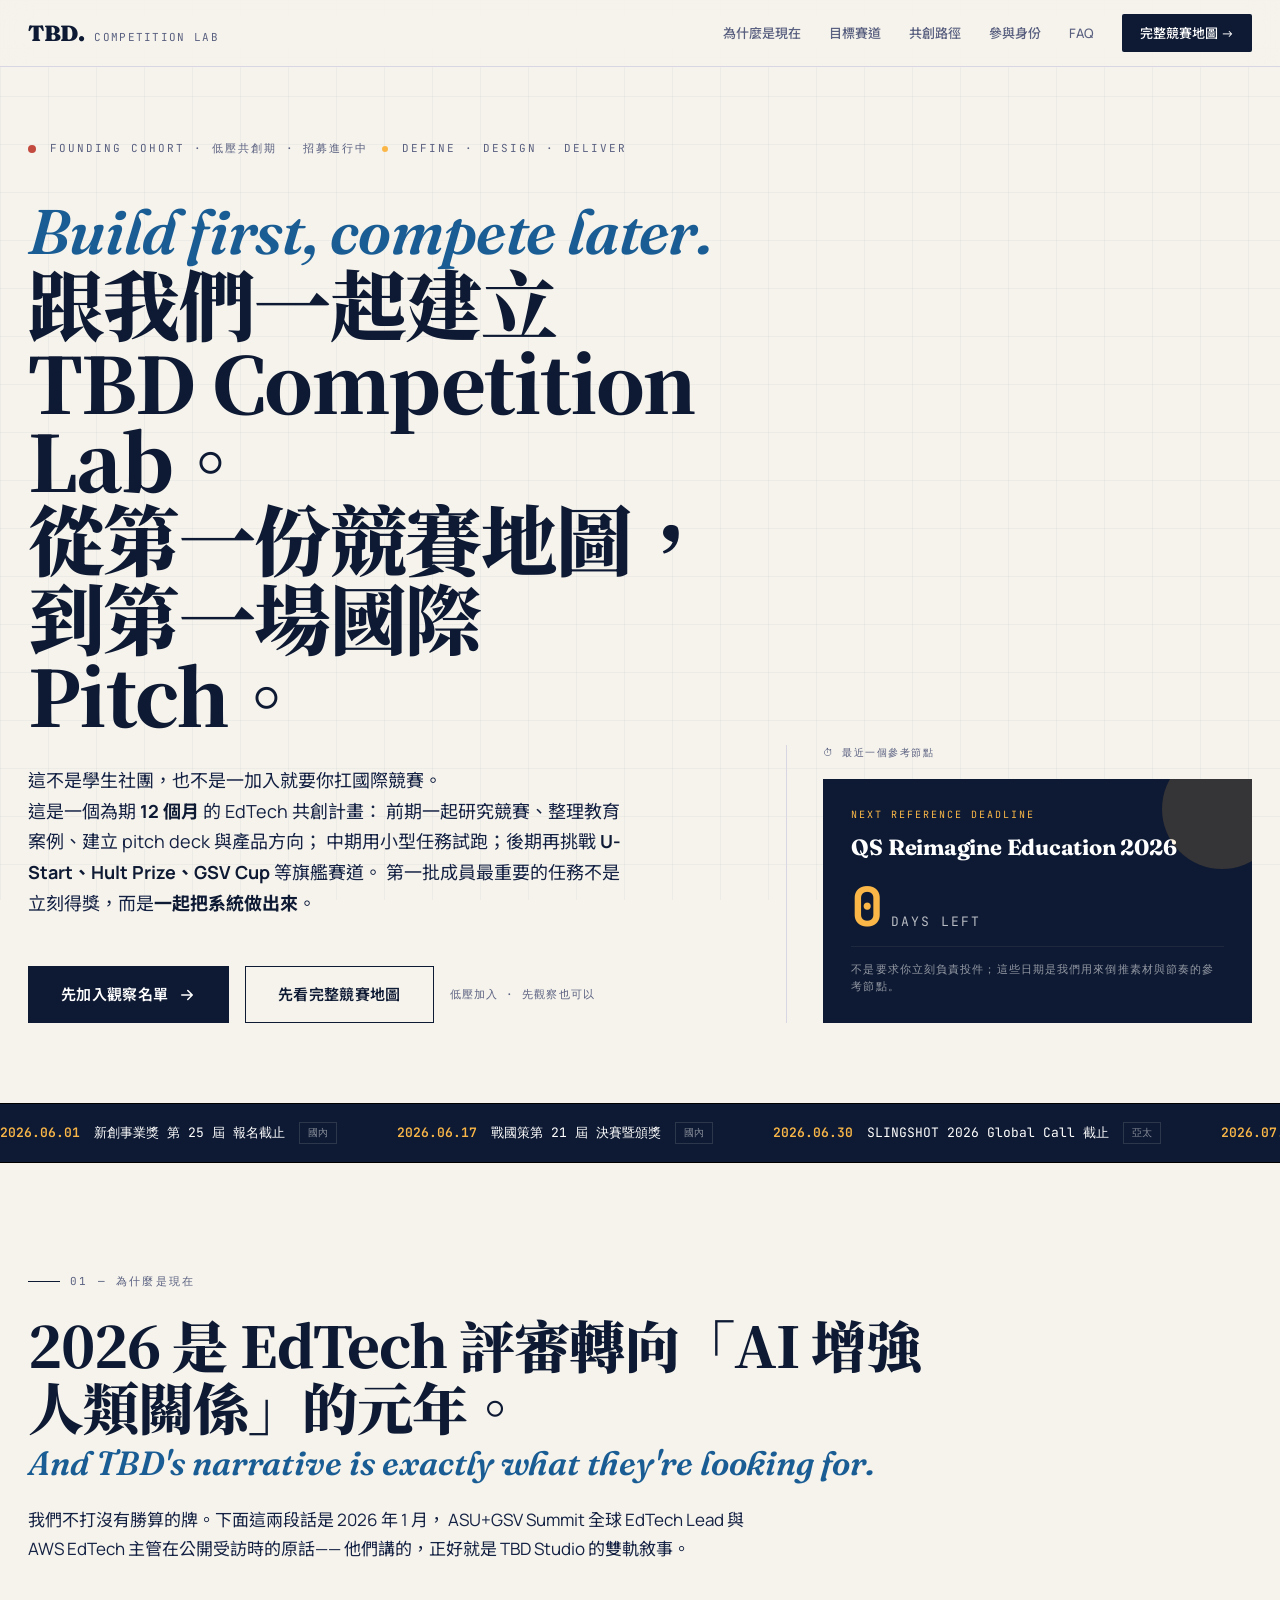
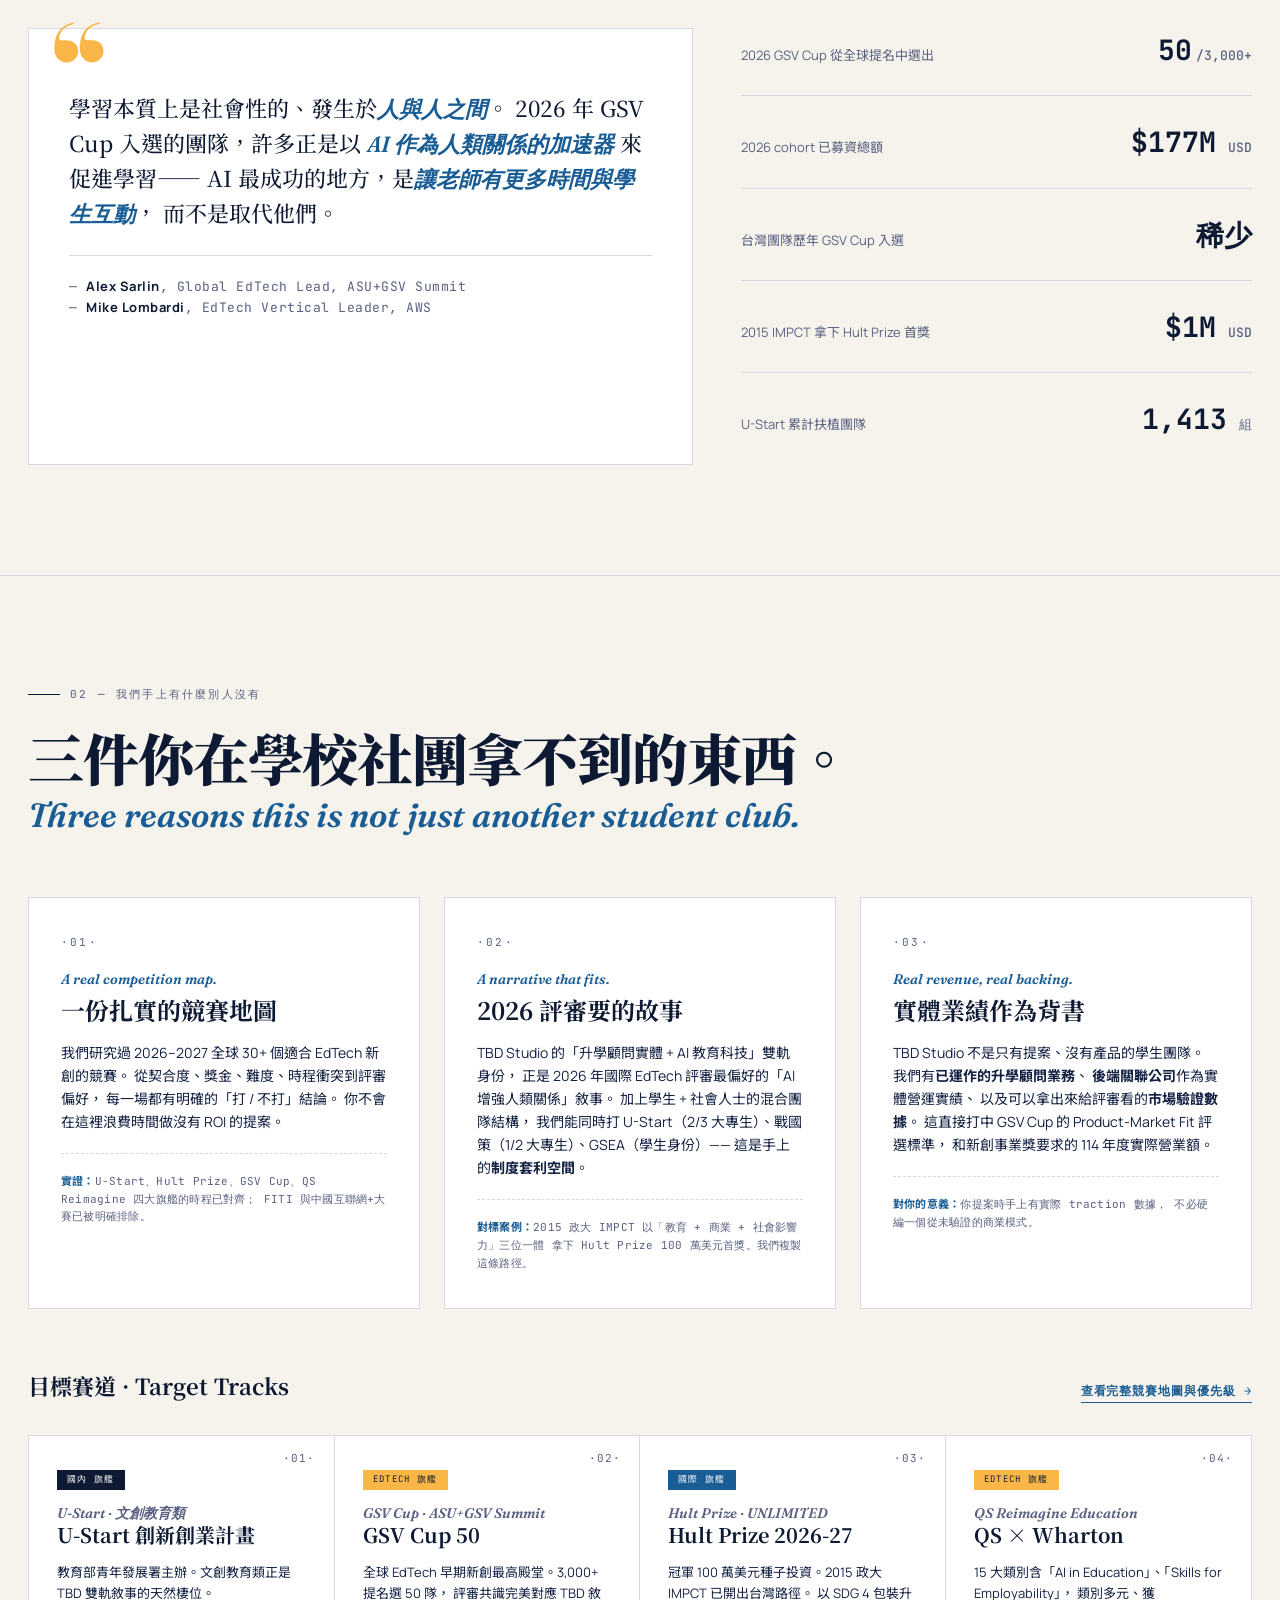
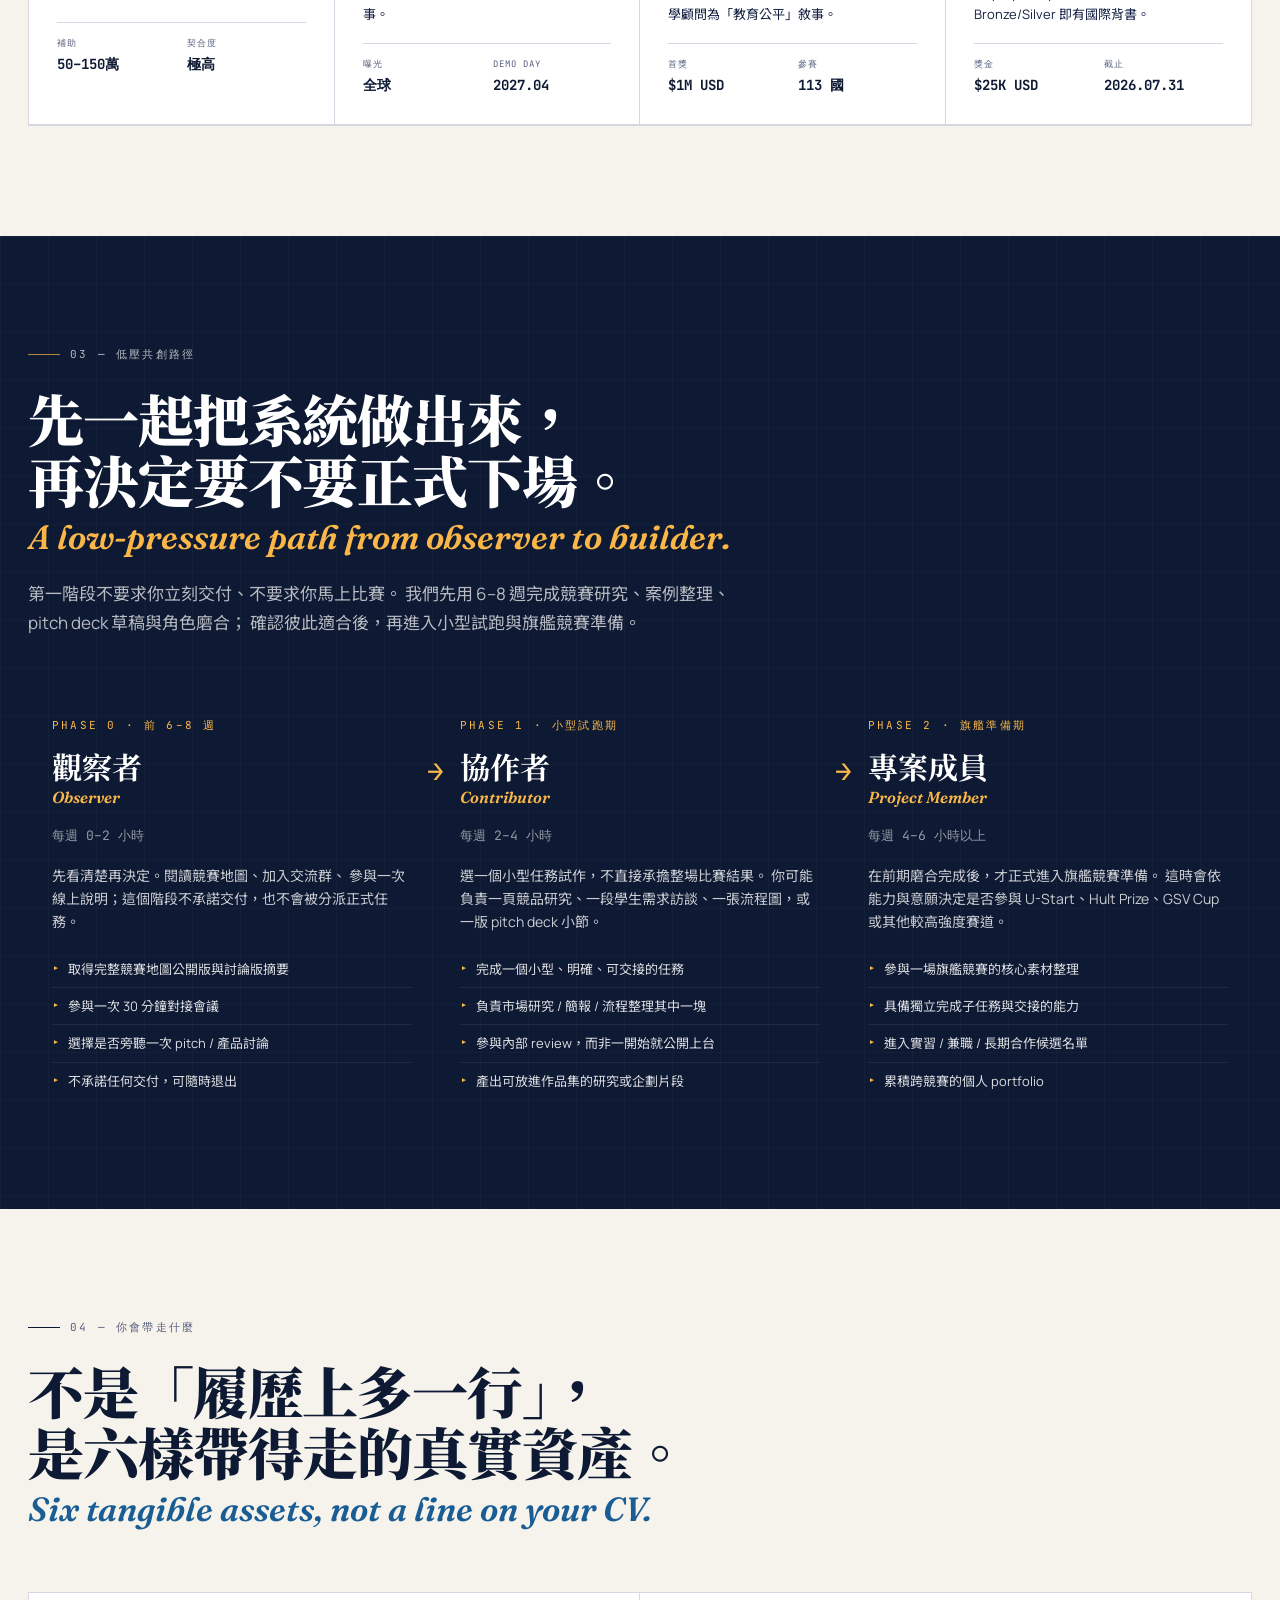
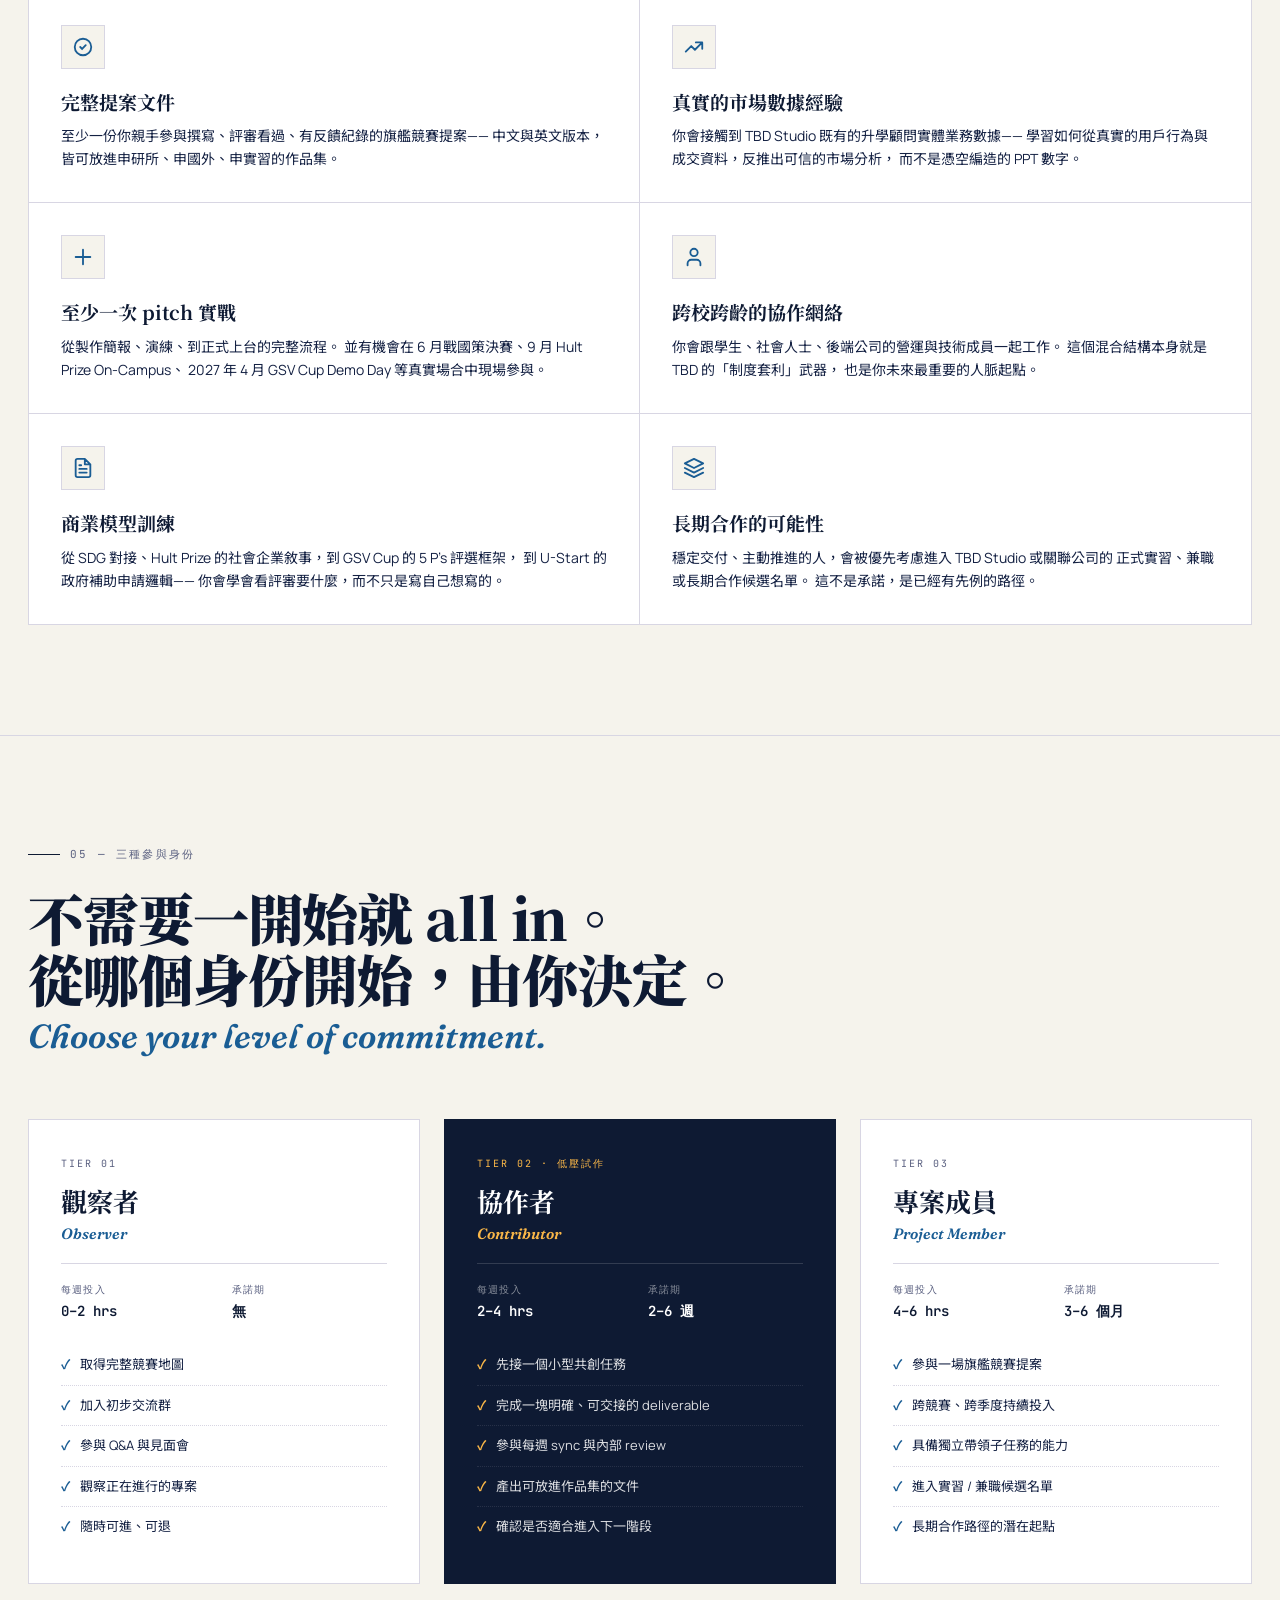
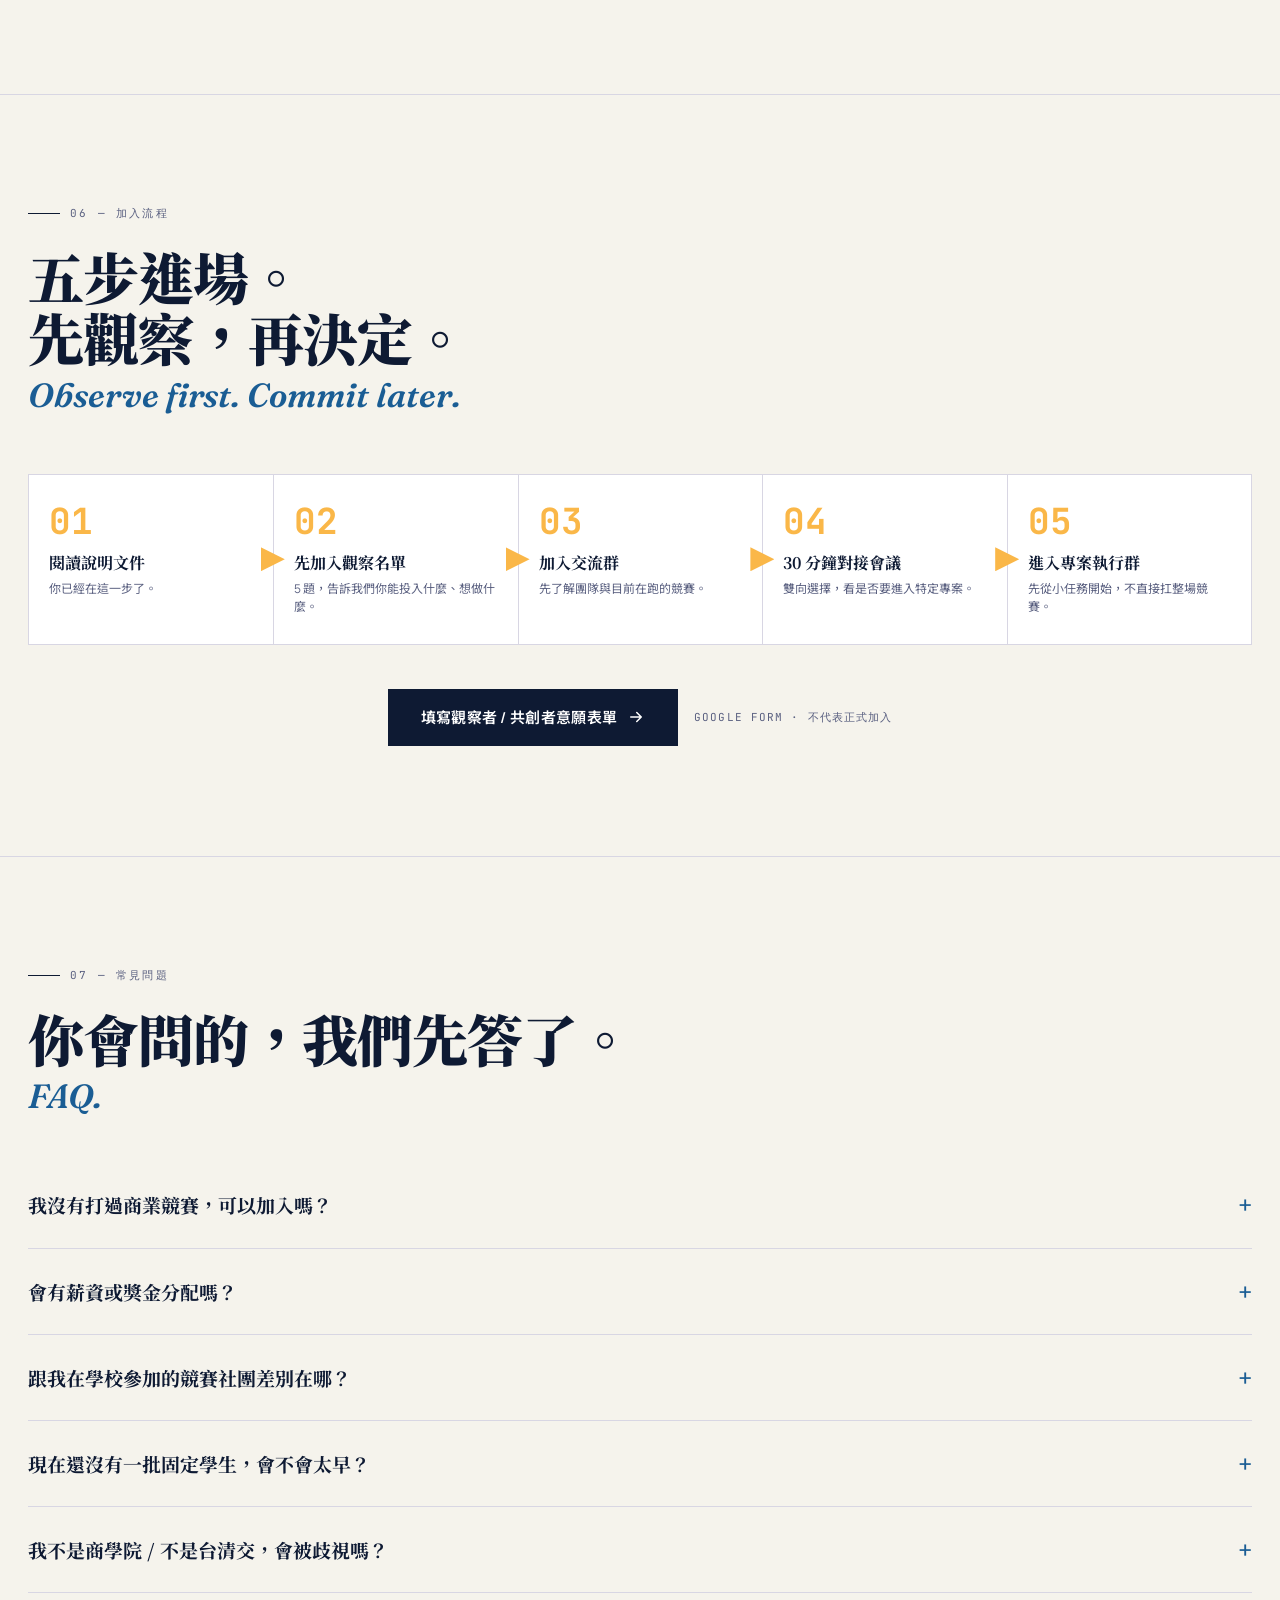
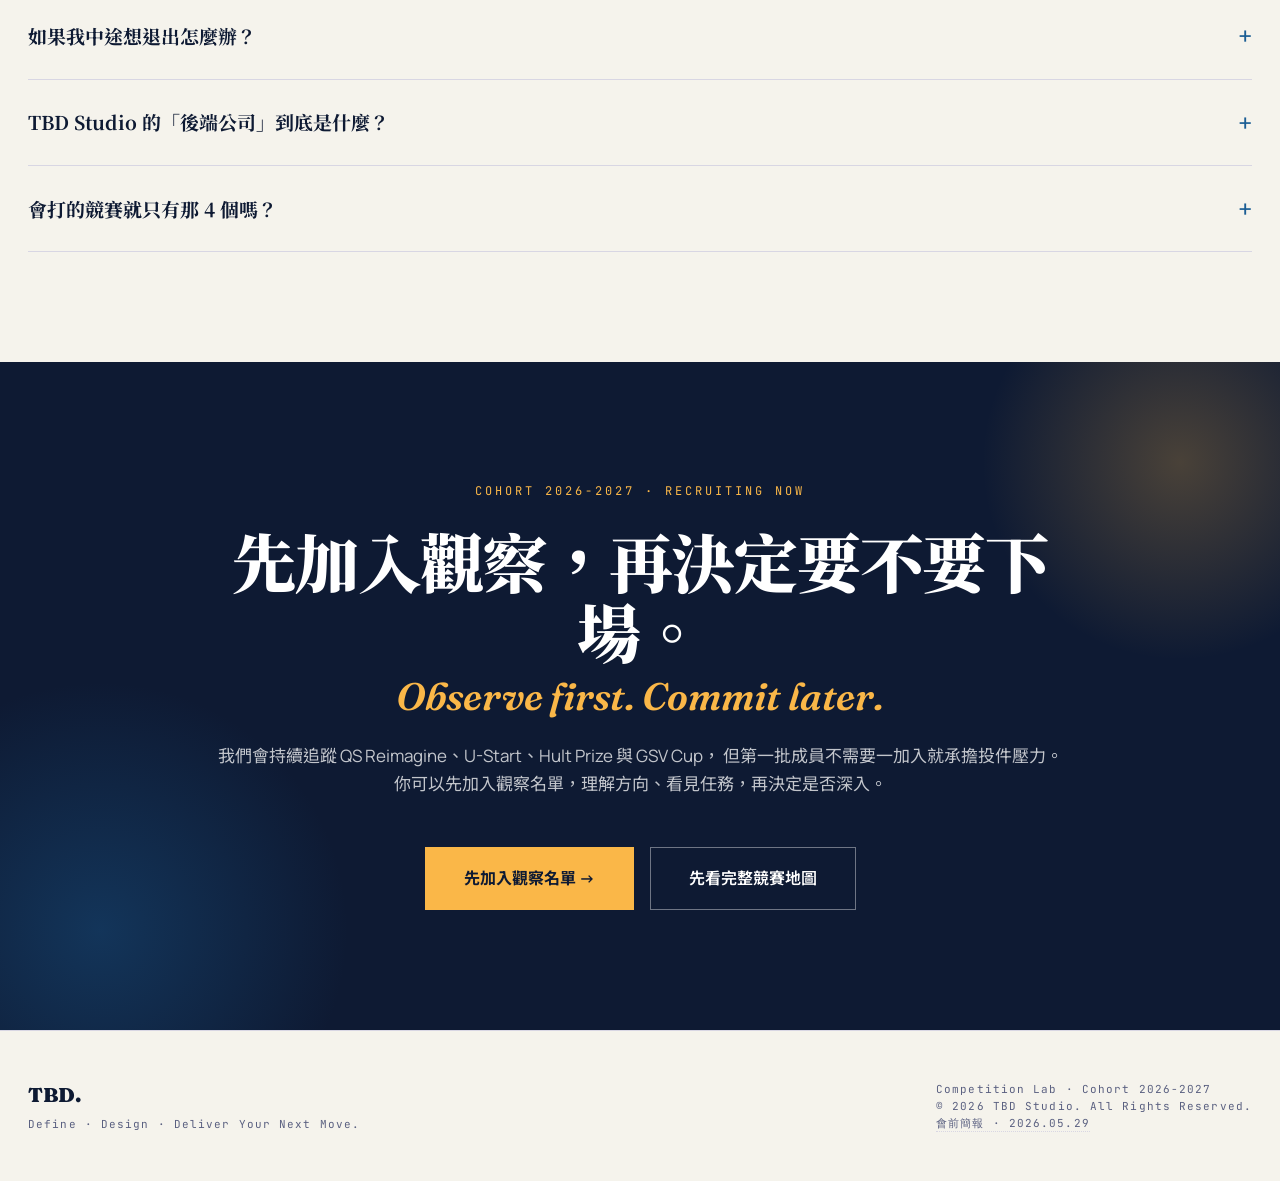
==== commit 460afa03: "Add Meeting_260529 pre-meeting brief page Integrate Meeting_260529.html as the first pre-meeting bri" ====
--- a/index.html
+++ b/index.html
@@ -1483,7 +1483,8 @@
     </div>
     <div class="foot-meta">
       Competition Lab · Cohort 2026-2027<br>
-      © 2026 TBD Studio. All Rights Reserved.
+      © 2026 TBD Studio. All Rights Reserved.<br>
+      <a href="Meeting_260529.html" style="color:var(--mid);border-bottom:1px dotted var(--line);padding-bottom:1px">會前簡報 · 2026.05.29</a>
     </div>
   </div>
 </footer>
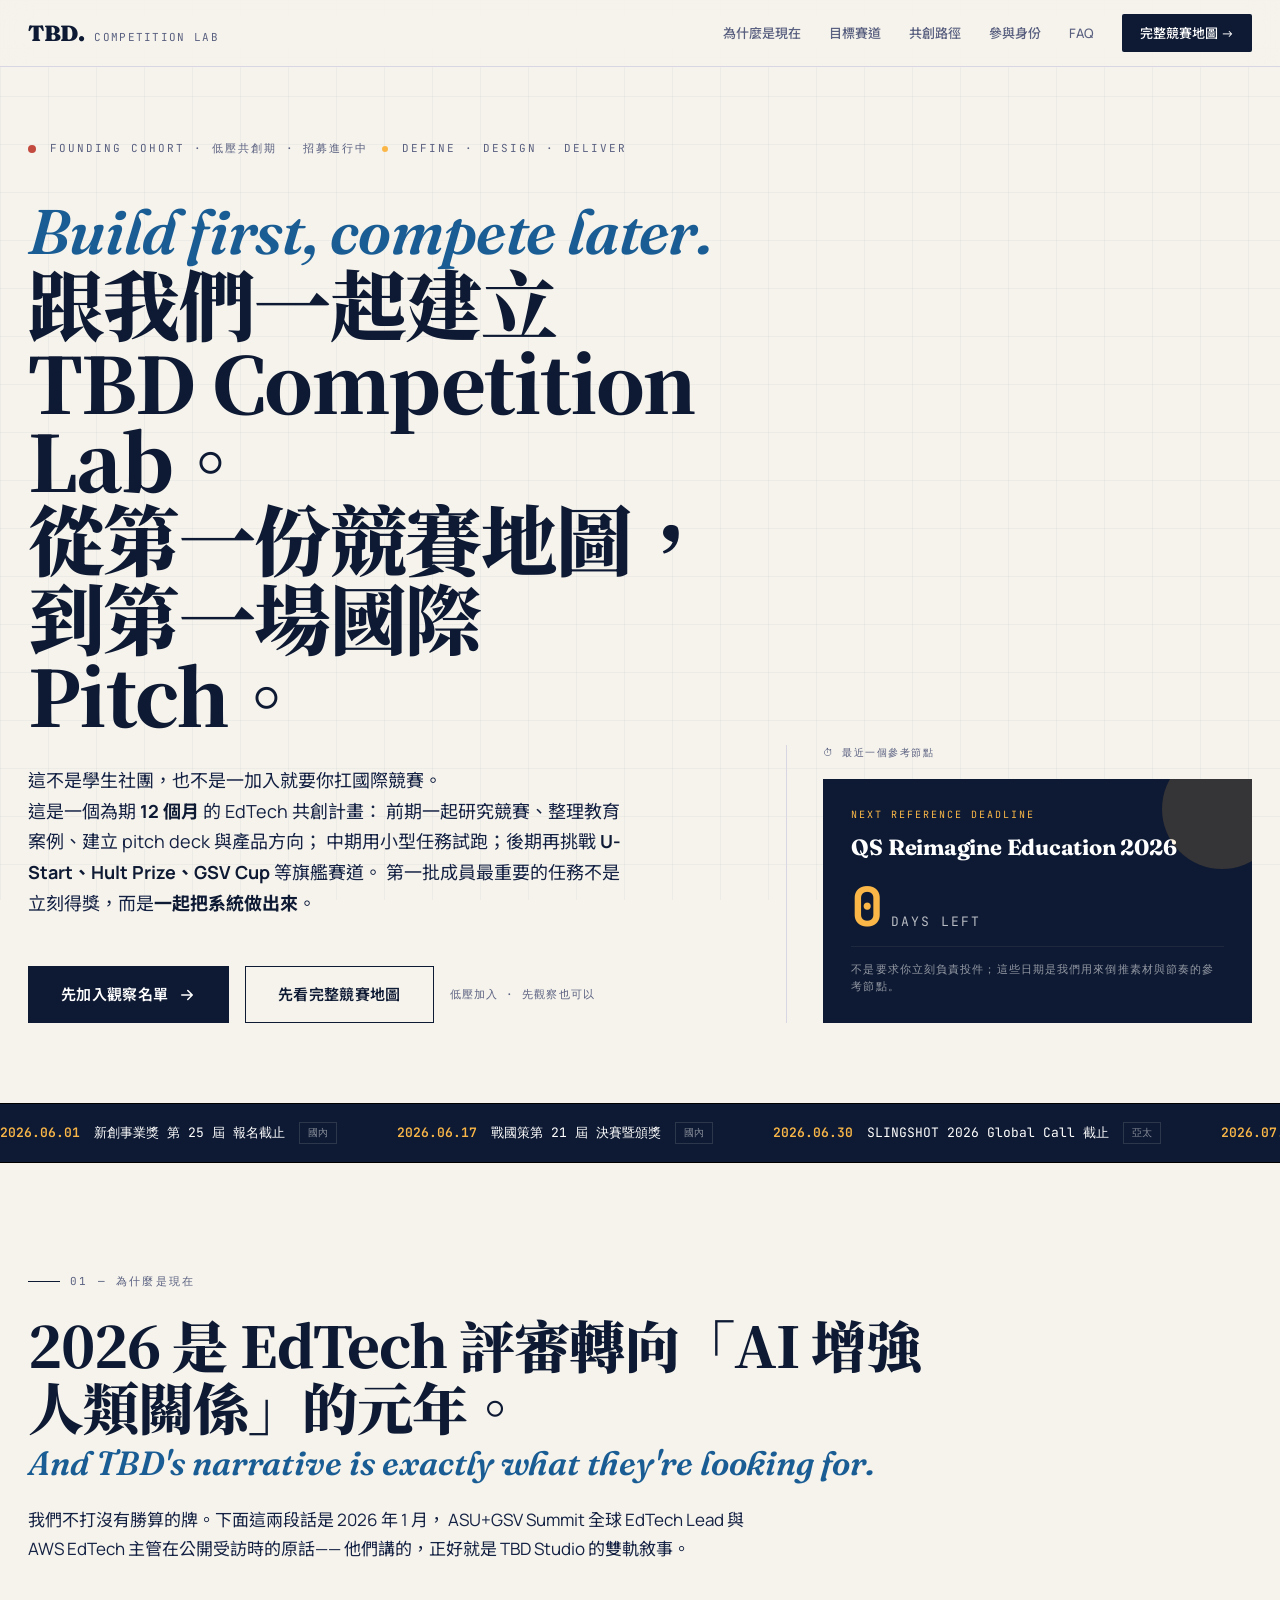
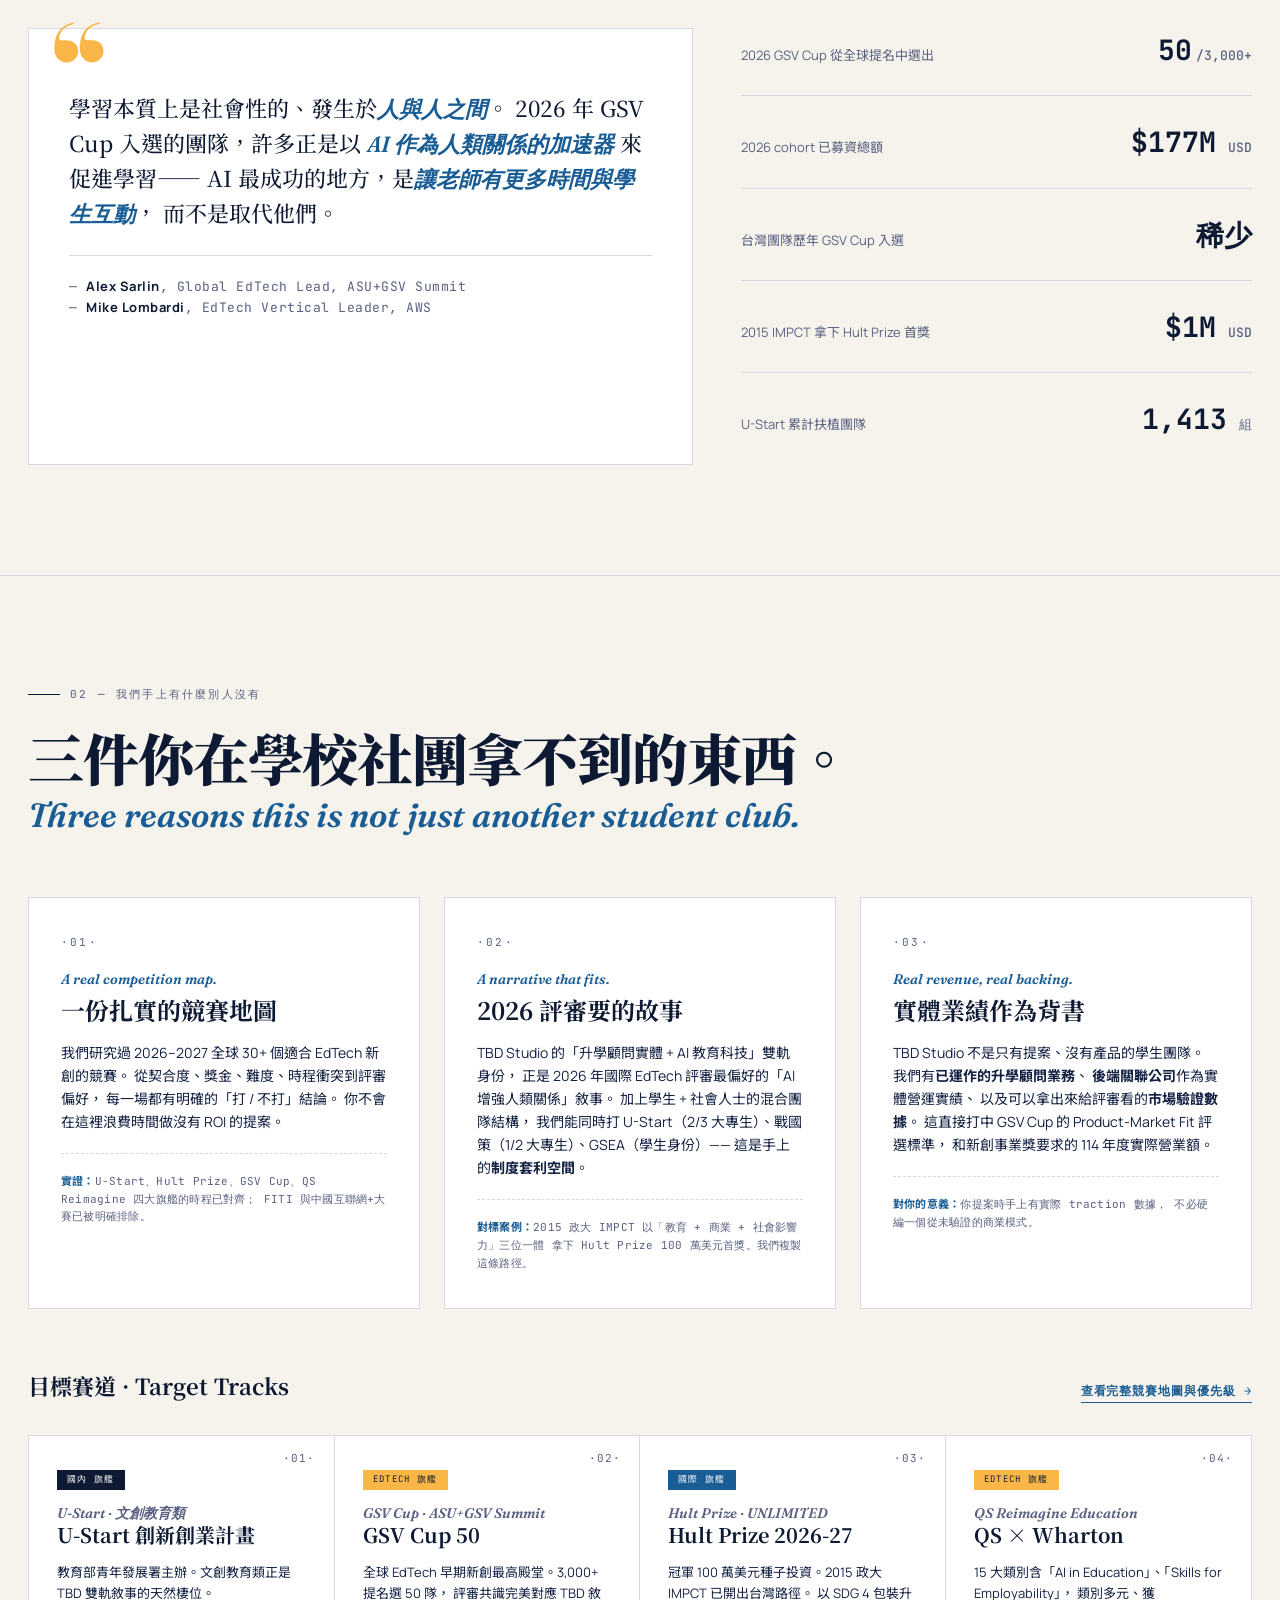
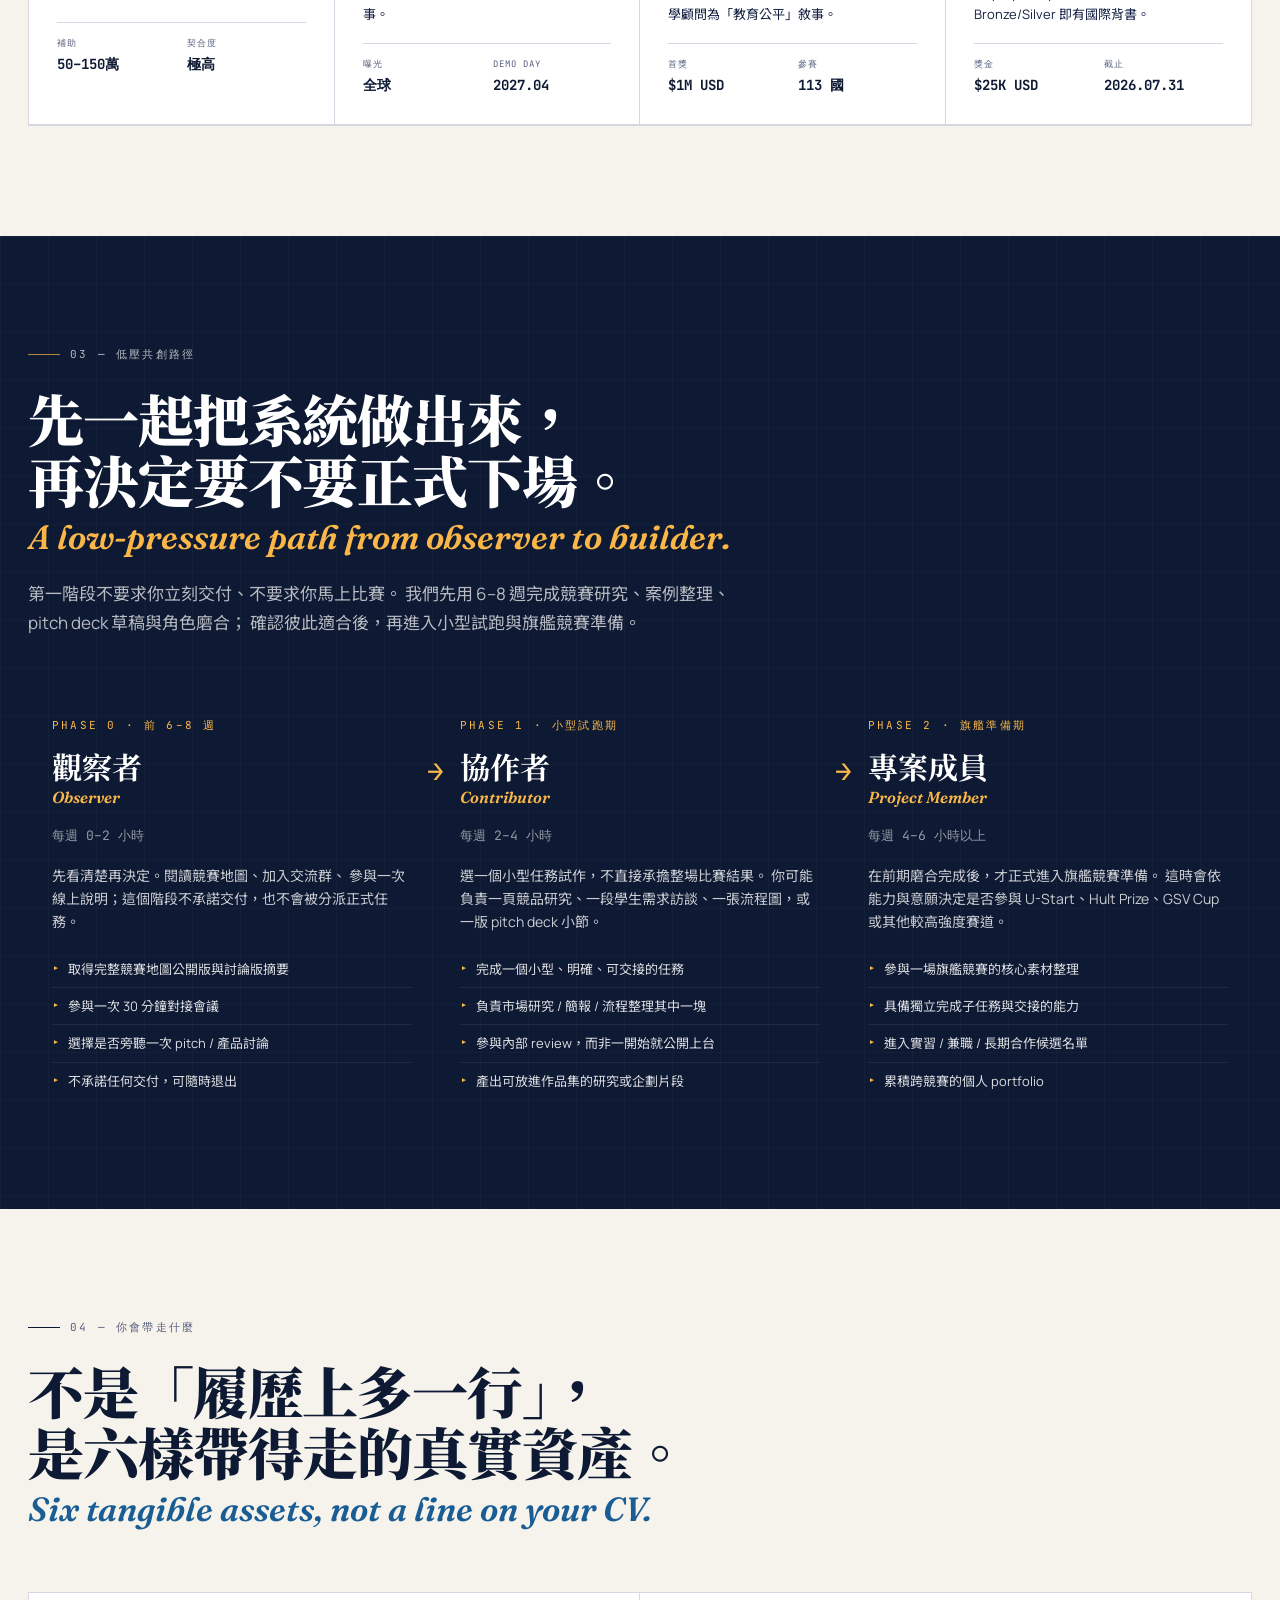
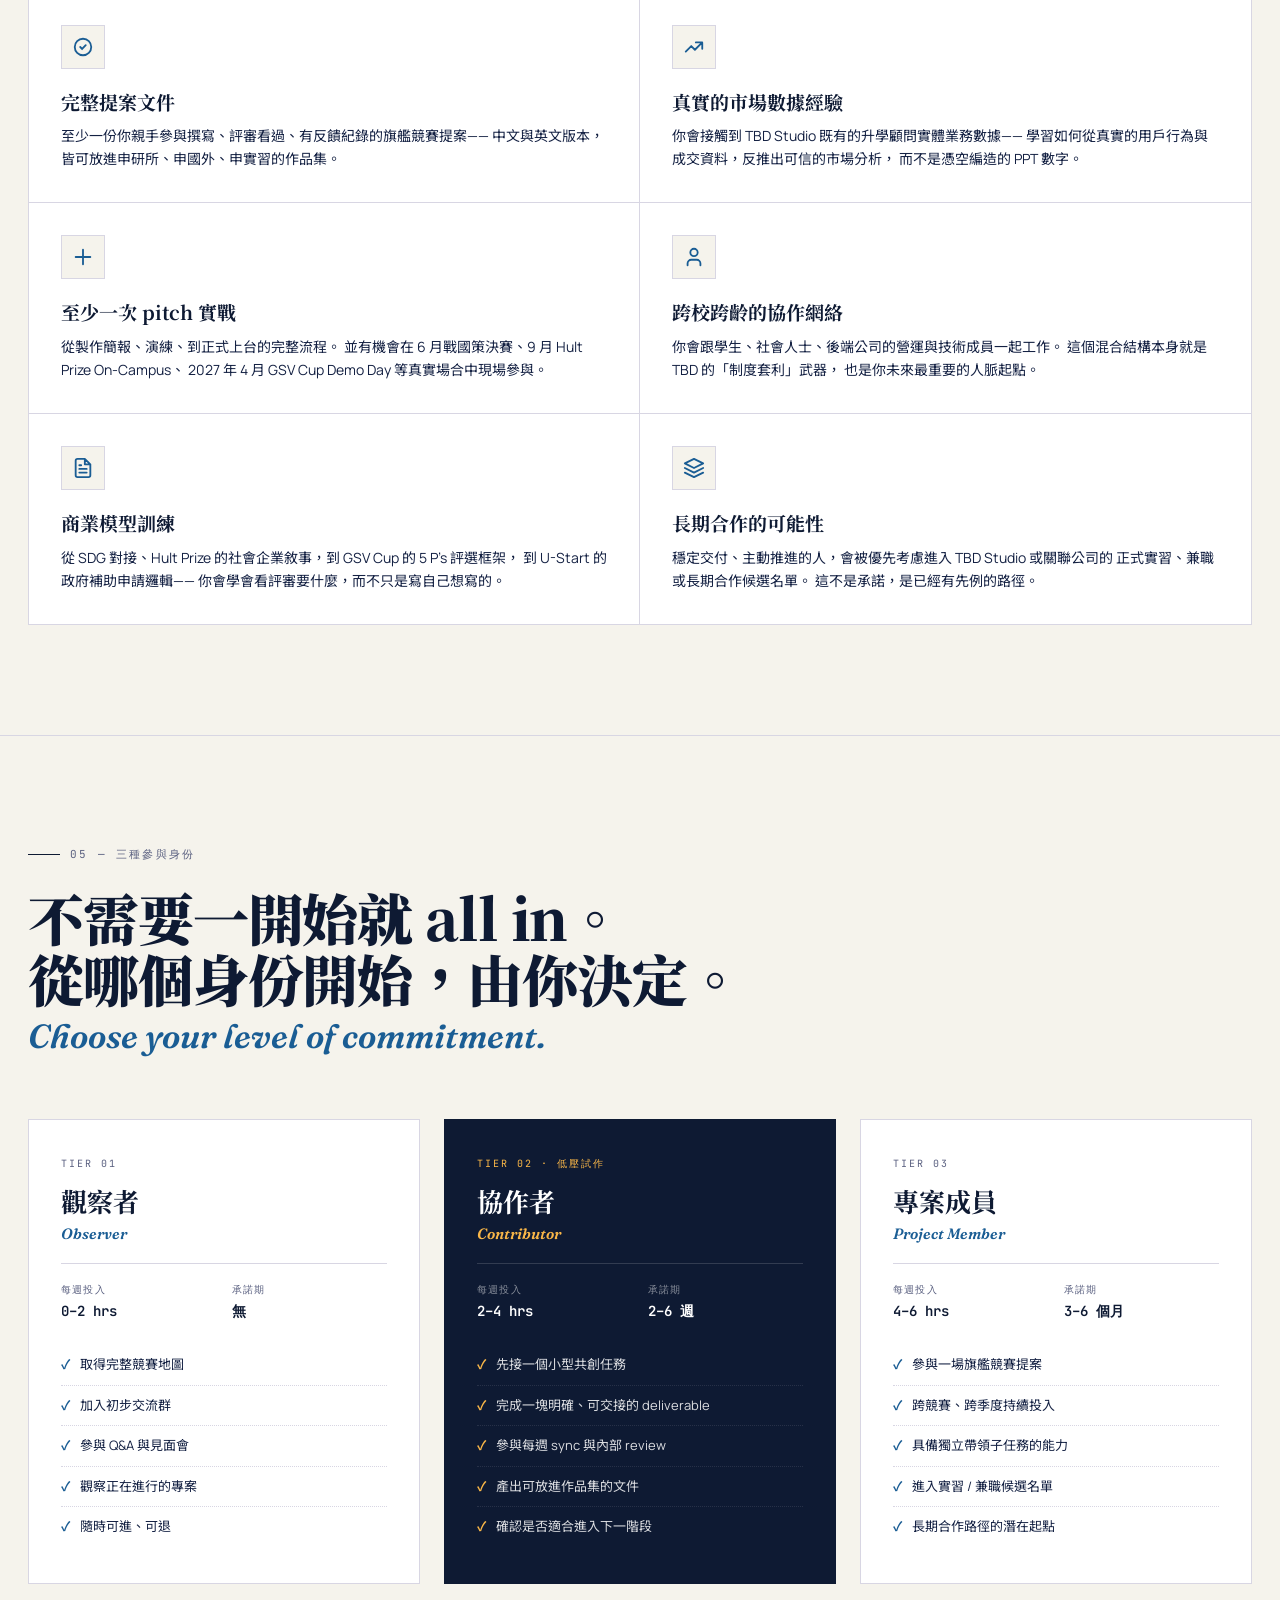
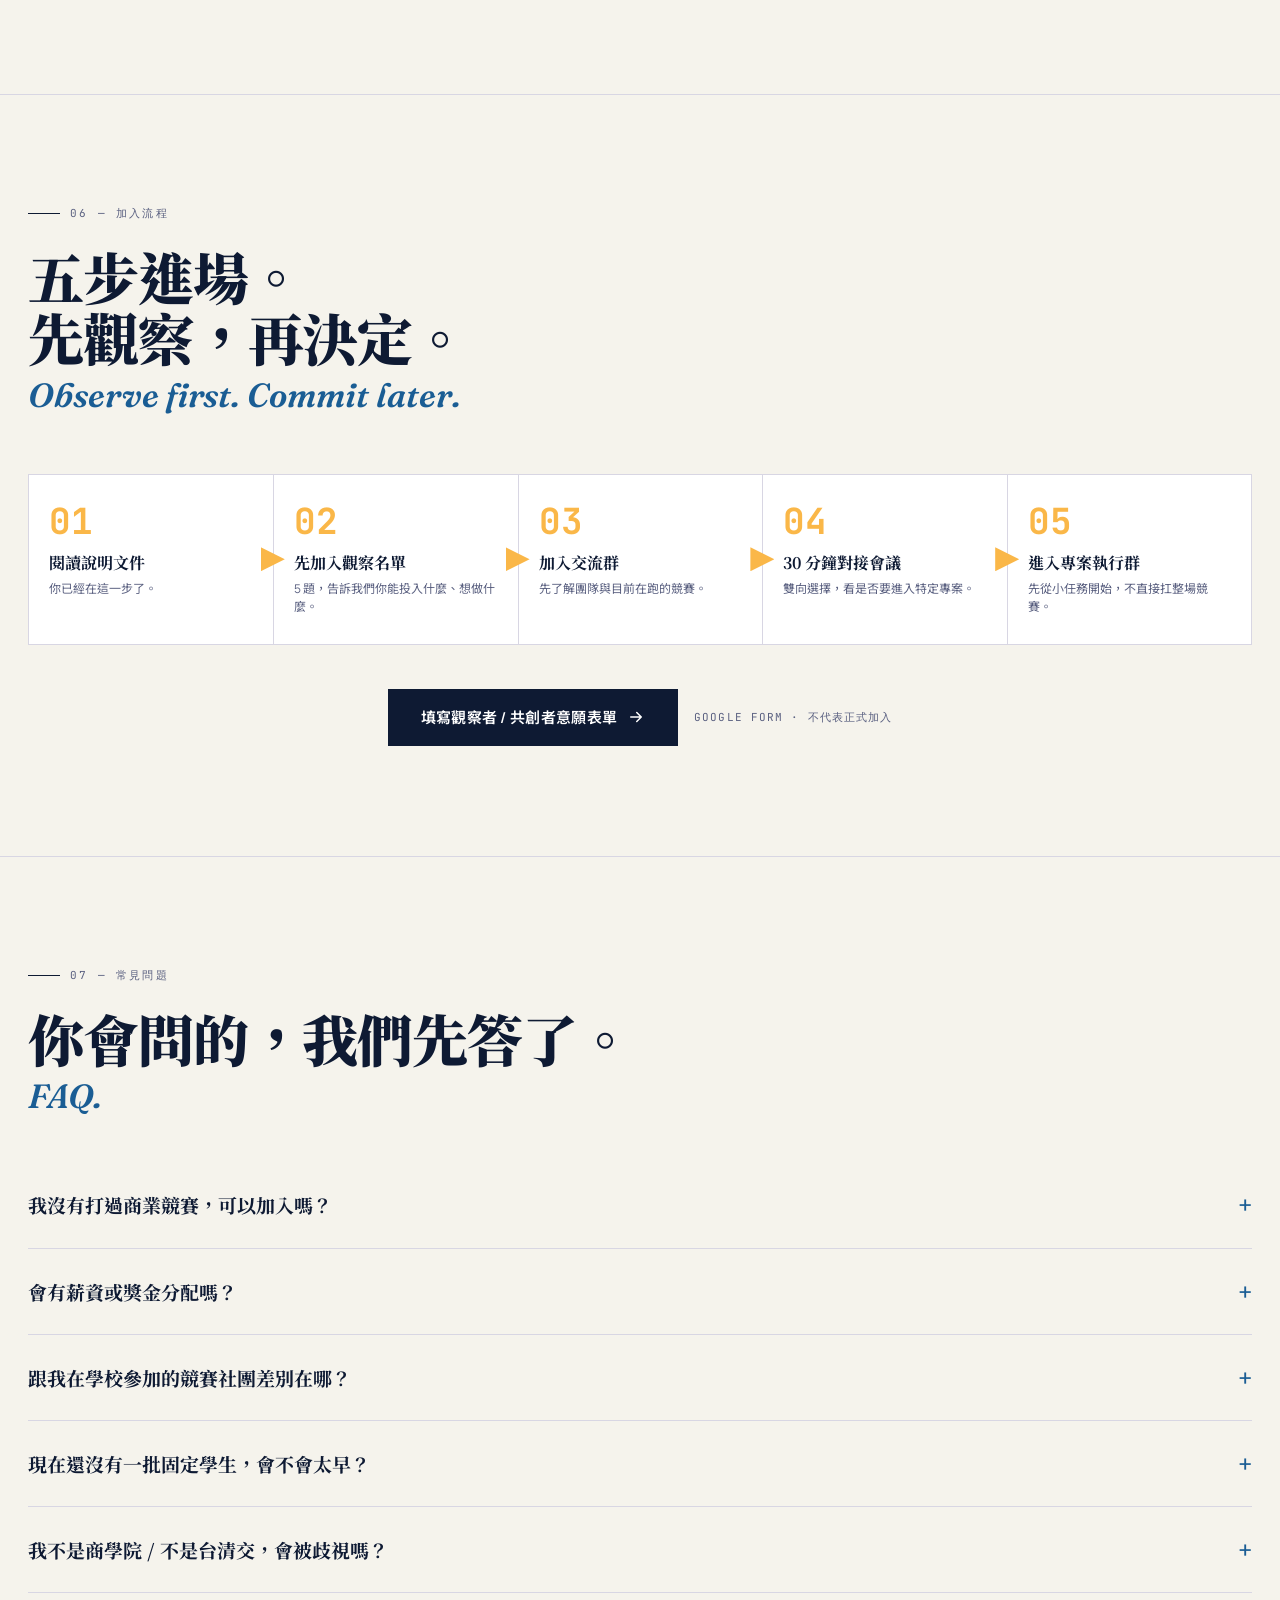
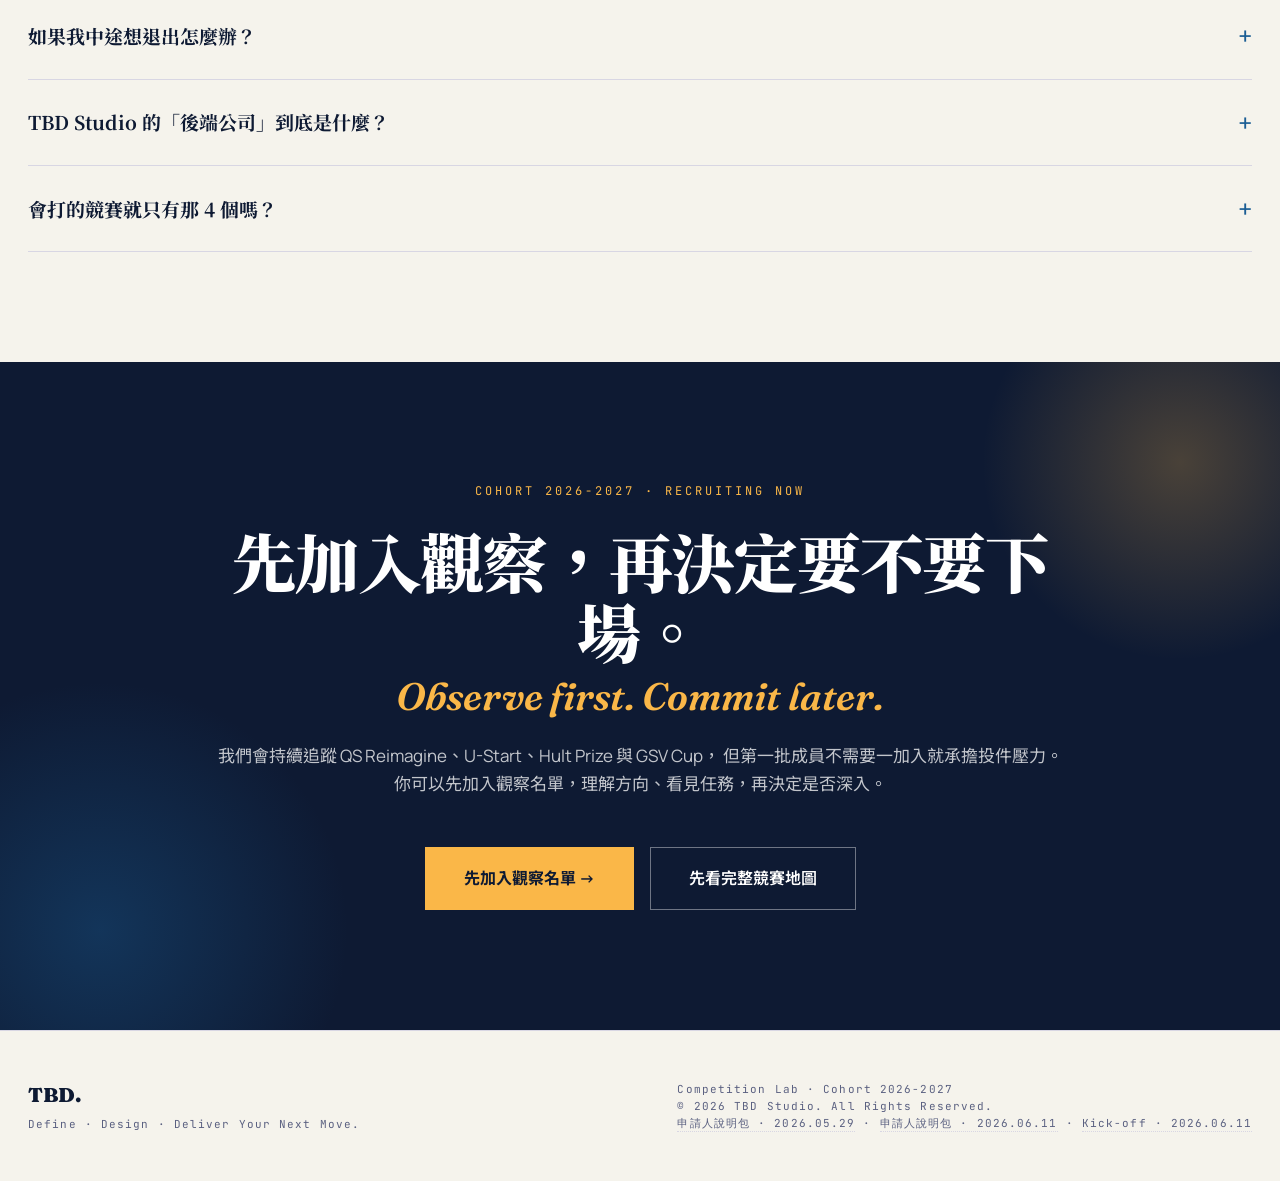
==== commit b06d81da: "Add Kick-off meeting doc, applicant briefs for 惠平, and rename meeting files - Rename Meeting_260529." ====
--- a/index.html
+++ b/index.html
@@ -1484,7 +1484,9 @@
     <div class="foot-meta">
       Competition Lab · Cohort 2026-2027<br>
       © 2026 TBD Studio. All Rights Reserved.<br>
-      <a href="Meeting_260529.html" style="color:var(--mid);border-bottom:1px dotted var(--line);padding-bottom:1px">會前簡報 · 2026.05.29</a>
+      <a href="Applicant_260529.html" style="color:var(--mid);border-bottom:1px dotted var(--line);padding-bottom:1px">申請人說明包 · 2026.05.29</a> ·
+      <a href="Applicant_260611.html" style="color:var(--mid);border-bottom:1px dotted var(--line);padding-bottom:1px">申請人說明包 · 2026.06.11</a> ·
+      <a href="Meeting_260611.html" style="color:var(--mid);border-bottom:1px dotted var(--line);padding-bottom:1px">Kick-off · 2026.06.11</a>
     </div>
   </div>
 </footer>
